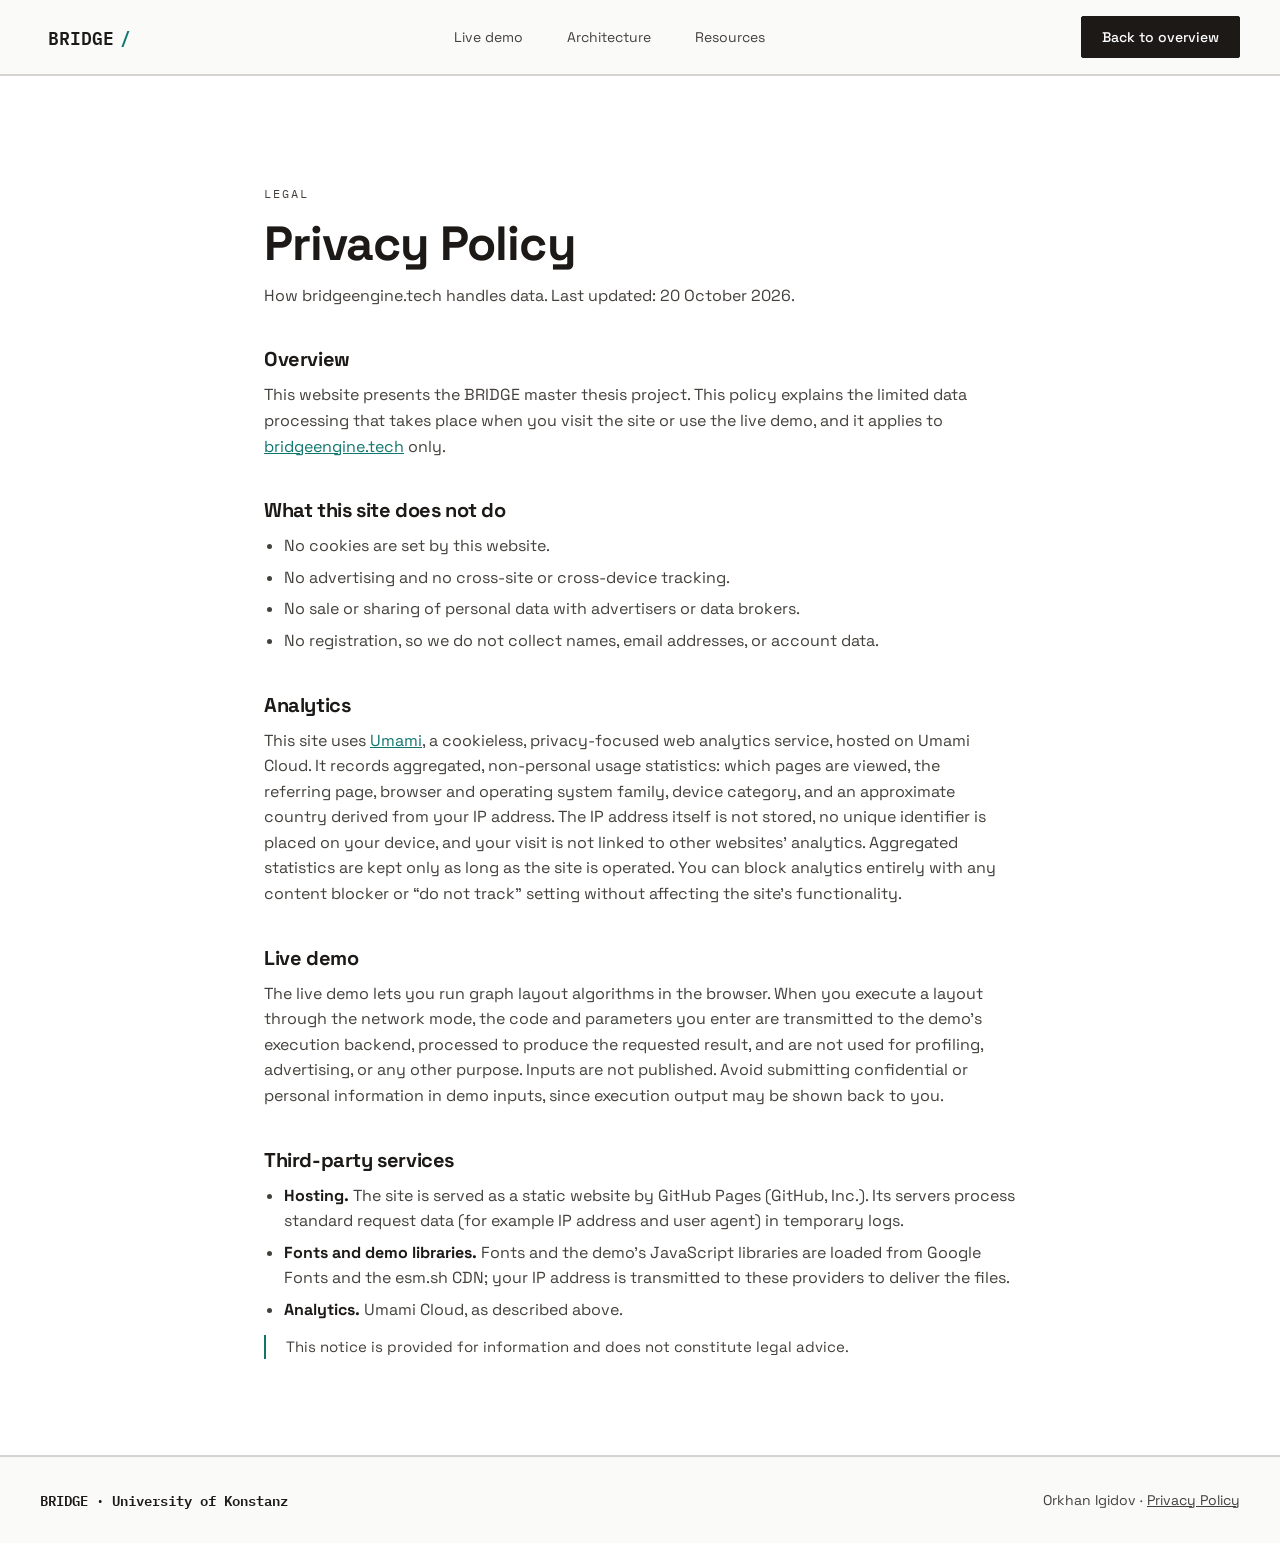
==== privacy.html @ 9d35addb "feat: add Privacy Policy page" ====
<!DOCTYPE html>
<html lang="en">

<head>
    <meta charset="UTF-8">
    <meta name="viewport" content="width=device-width, initial-scale=1.0">
    <meta name="theme-color" content="#0f766e">
    <title>Privacy Policy — BRIDGE</title>
    <meta name="description"
        content="Privacy policy for bridgeengine.tech: cookieless analytics, live demo data handling, and the third-party services used by the site.">
    <link rel="icon" href="favicon.svg" type="image/svg+xml">
    <link rel="preconnect" href="https://fonts.googleapis.com">
    <link rel="preconnect" href="https://fonts.gstatic.com" crossorigin>
    <link rel="preload" as="style"
        href="https://fonts.googleapis.com/css2?family=Space+Grotesk:wght@400;500;600;700&family=IBM+Plex+Mono:wght@400;500&display=swap">
    <link
        href="https://fonts.googleapis.com/css2?family=Space+Grotesk:wght@400;500;600;700&family=IBM+Plex+Mono:wght@400;500&display=swap"
        rel="stylesheet">
    <link rel="stylesheet" href="assets/css/site.css">
</head>

<body>

    <header class="site-header">
        <div class="container header-inner">
            <a class="brand" href="/">BRIDGE<span class="brand-mark">/</span></a>
            <nav class="nav" aria-label="Main">
                <a class="nav-link" href="/#demo">Live demo</a>
                <a class="nav-link" href="/#architecture">Architecture</a>
                <a class="nav-link" href="/#resources">Resources</a>
            </nav>
            <a class="btn btn--dark" href="/">Back to overview</a>
        </div>
    </header>

    <main>
        <section class="band band--light">
            <div class="container policy">
                <div class="section-head">
                    <p class="eyebrow">Legal</p>
                    <h1>Privacy Policy</h1>
                    <p class="lead">
                        How bridgeengine.tech handles data. Last updated: 20 October 2026.
                    </p>
                </div>

                <h2>Overview</h2>
                <p>
                    This website presents the BRIDGE master thesis project. This policy explains the limited data
                    processing that takes place when you visit the site or use the live demo, and it applies to
                    <a href="https://bridgeengine.tech/">bridgeengine.tech</a> only.
                </p>

                <h2>What this site does not do</h2>
                <ul>
                    <li>No cookies are set by this website.</li>
                    <li>No advertising and no cross-site or cross-device tracking.</li>
                    <li>No sale or sharing of personal data with advertisers or data brokers.</li>
                    <li>No registration, so we do not collect names, email addresses, or account data.</li>
                </ul>

                <h2>Analytics</h2>
                <p>
                    This site uses <a href="https://umami.is/" rel="noopener noreferrer">Umami</a>, a cookieless,
                    privacy-focused web analytics service, hosted on Umami Cloud. It records aggregated, non-personal
                    usage statistics: which pages are viewed, the referring page, browser and operating system family,
                    device category, and an approximate country derived from your IP address. The IP address itself is
                    not stored, no unique identifier is placed on your device, and your visit is not linked to other
                    websites' analytics. Aggregated statistics are kept only as long as the site is operated. You
                    can block analytics entirely with any content blocker or “do not track” setting without affecting
                    the site's functionality.
                </p>

                <h2>Live demo</h2>
                <p>
                    The live demo lets you run graph layout algorithms in the browser. When you execute a layout
                    through the network mode, the code and parameters you enter are transmitted to the demo's
                    execution backend, processed to produce the requested result, and are not used for profiling,
                    advertising, or any other purpose. Inputs are not published. Avoid submitting confidential or
                    personal information in demo inputs, since execution output may be shown back to you.
                </p>

                <h2>Third-party services</h2>
                <ul>
                    <li>
                        <strong>Hosting.</strong> The site is served as a static website by GitHub Pages
                        (GitHub, Inc.). Its servers process standard request data (for example IP address and user
                        agent) in temporary logs.
                    </li>
                    <li>
                        <strong>Fonts and demo libraries.</strong> Fonts and the demo's JavaScript libraries are
                        loaded from Google Fonts and the esm.sh CDN; your IP address is transmitted to these
                        providers to deliver the files.
                    </li>
                    <li>
                        <strong>Analytics.</strong> Umami Cloud, as described above.
                    </li>
                </ul>

                <p class="section-footnote">
                    This notice is provided for information and does not constitute legal advice.
                </p>
            </div>
        </section>
    </main>

    <footer class="site-footer">
        <div class="container footer-inner">
            <span class="footer-brand">BRIDGE · University of Konstanz</span>
            <span class="footer-note">Orkhan Igidov · <a href="/privacy.html">Privacy Policy</a></span>
        </div>
    </footer>

</body>

</html>
---- assets/css/site.css ----
/* ============ tokens ============ */
:root {
    --ink: #1c1917;
    --ink-soft: #44403c;
    --ink-mute: #57534e;
    --paper: #fafaf9;
    --panel: #ffffff;
    --band: #f5f5f4;
    --line: #d6d3d1;
    --line-strong: #a8a29e;
    --accent: #0f766e;
    --accent-deep: #134e4a;
    --accent-soft: #ccfbf1;
    --font-sans: "Space Grotesk", ui-sans-serif, system-ui, sans-serif;
    --font-mono: "IBM Plex Mono", ui-monospace, monospace;
    --radius: 2px;
    --container: 80rem;
    --gutter: clamp(1.25rem, 4vw, 2.5rem);
    --focus-ring: 2px solid var(--accent, #0f766e);
    --focus-offset: 2px;
    --transition-fast: 0.15s ease;
    --shadow-sm: 0 1px 2px rgba(0, 0, 0, 0.05);
    --shadow-md: 0 4px 6px rgba(0, 0, 0, 0.07);
}

/* ============ reduced motion ============ */
@media (prefers-reduced-motion: reduce) {

    *,
    *::before,
    *::after {
        animation-duration: 0.01ms !important;
        animation-iteration-count: 1 !important;
        transition-duration: 0.01ms !important;
        scroll-behavior: auto !important;
    }
}

/* ============ base ============ */
* {
    box-sizing: border-box;
}

[hidden] {
    display: none !important;
}

body {
    margin: 0;
    font-family: var(--font-sans, "Space Grotesk", ui-sans-serif, system-ui, sans-serif);
    color: var(--ink, #1c1917);
    background: var(--paper, #fafaf9);
    line-height: 1.6;
    -webkit-font-smoothing: antialiased;
    overflow-x: hidden;
}

h1,
h2,
h3 {
    margin: 0;
    line-height: 1.1;
    letter-spacing: -0.02em;
    text-wrap: balance;
}

h3 {
    letter-spacing: 0;
}

p {
    margin: 0;
}

a {
    color: inherit;
}

code {
    font-family: var(--font-mono, "IBM Plex Mono", ui-monospace, monospace);
    font-size: 0.8125rem;
    background: var(--band, #f5f5f4);
    border: 1px solid var(--line, #d6d3d1);
    border-radius: var(--radius, 2px);
    padding: 0.05rem 0.3rem;
}

.container {
    max-width: var(--container);
    margin-inline: auto;
    padding-inline: var(--gutter);
}

.band {
    padding-block: clamp(3.5rem, 8vw, 6rem);
}

.band--light {
    background: var(--panel, #ffffff);
    border-block: 1px solid var(--line, #d6d3d1);
}

.band--muted {
    background: var(--band, #f5f5f4);
    border-block: 1px solid var(--line, #d6d3d1);
}

.label,
.eyebrow {
    display: block;
    font-family: var(--font-mono, "IBM Plex Mono", ui-monospace, monospace);
    font-size: 0.75rem;
    letter-spacing: 0.16em;
    text-transform: uppercase;
}

.label {
    color: var(--ink-mute, #57534e);
}

.eyebrow {
    color: var(--accent-deep, #134e4a);
    margin-bottom: 0.9rem;
}

.accent {
    color: var(--accent-deep, #134e4a);
}

.lead {
    margin-top: 0.9rem;
    max-width: 42rem;
    color: var(--ink-soft, #44403c);
}

.section-head {
    margin-bottom: 2.25rem;
}

.section-footnote {
    margin-top: 2rem;
    font-size: 0.9375rem;
    color: var(--ink-soft, #44403c);
    max-width: 52rem;
    border-left: 2px solid var(--accent, #0f766e);
    padding-left: 1.25rem;
    clear: both;
}

/* ============ header / footer ============ */
.site-header {
    border-bottom: 1px solid var(--line, #d6d3d1);
    background: var(--paper, #fafaf9);
}

.header-inner {
    display: flex;
    align-items: center;
    justify-content: space-between;
    gap: 1.25rem;
    padding-block: 1rem;
}

.brand {
    font-family: var(--font-mono, "IBM Plex Mono", ui-monospace, monospace);
    font-weight: 600;
    font-size: 1.125rem;
    text-decoration: none;
    padding: 0.25rem 0.5rem;
    border-radius: var(--radius, 2px);
    transition: color var(--transition-fast, 0.15s ease), background-color var(--transition-fast, 0.15s ease);
}

.brand:hover {
    color: var(--accent-deep, #134e4a);
    background: var(--accent-soft, #ccfbf1);
}

.brand:focus-visible {
    outline: var(--focus-ring, 2px solid #0f766e);
    outline-offset: var(--focus-offset, 2px);
}

.brand-mark {
    color: var(--accent, #0f766e);
    margin-left: 0.35rem;
}

.nav {
    display: none;
    gap: 1.75rem;
    font-size: 0.875rem;
}

.nav-link {
    text-decoration: none;
    color: var(--ink-soft, #44403c);
    padding: 0.25rem 0.5rem;
    border-radius: var(--radius, 2px);
    transition: color var(--transition-fast, 0.15s ease), background-color var(--transition-fast, 0.15s ease);
}

.nav-link:hover {
    color: var(--accent-deep, #134e4a);
    background: var(--accent-soft, #ccfbf1);
}

.nav-link:focus-visible {
    outline: var(--focus-ring, 2px solid #0f766e);
    outline-offset: var(--focus-offset, 2px);
}

@media (min-width: 48rem) {
    .nav {
        display: flex;
    }
}

.site-footer {
    border-top: 1px solid var(--line, #d6d3d1);
    background: var(--paper, #fafaf9);
}

.footer-inner {
    display: flex;
    flex-direction: column;
    gap: 0.35rem;
    padding-block: 2rem;
    font-size: 0.875rem;
    color: var(--ink-soft, #44403c);
}

.footer-brand {
    font-family: var(--font-mono, "IBM Plex Mono", ui-monospace, monospace);
    font-weight: 600;
    color: var(--ink, #1c1917);
}

@media (min-width: 40rem) {
    .footer-inner {
        flex-direction: row;
        align-items: center;
        justify-content: space-between;
    }
}

/* ============ hero ============ */
.hero {
    padding-block: clamp(4rem, 9vw, 7rem) clamp(3rem, 7vw, 5rem);
}

.hero-title {
    font-size: clamp(2.75rem, 7vw, 4.75rem);
    font-weight: 600;
}

.hero-sub {
    margin-top: 1rem;
    font-size: clamp(1.125rem, 2vw, 1.375rem);
    font-weight: 500;
    color: var(--ink-soft, #44403c);
}

.hero-grid {
    margin-top: 2.5rem;
    display: grid;
    gap: 2.5rem;
}

@media (min-width: 48rem) {
    .hero-grid {
        grid-template-columns: 2fr 1fr;
        align-items: end;
    }
}

.hero-lede {
    font-size: 1.0625rem;
    line-height: 1.75;
    color: var(--ink-soft, #44403c);
    max-width: 40rem;
}

.badge-row {
    margin-top: 1.5rem;
    display: flex;
    flex-wrap: wrap;
    gap: 0.5rem;
}

.badge {
    display: inline-block;
    border: 1px solid var(--line-strong, #a8a29e);
    padding: 0.3rem 0.7rem;
    font-family: var(--font-mono, "IBM Plex Mono", ui-monospace, monospace);
    font-size: 0.75rem;
    letter-spacing: 0.1em;
    text-transform: uppercase;
    color: var(--ink-soft, #44403c);
    background: var(--panel, #ffffff);
    transition: background-color var(--transition-fast, 0.15s ease), border-color var(--transition-fast, 0.15s ease), color var(--transition-fast, 0.15s ease);
}

.badge:hover {
    background: var(--band, #f5f5f4);
    border-color: var(--accent, #0f766e);
    color: var(--accent-deep, #134e4a);
}

.hero-aside {
    border-left: 2px solid var(--accent, #0f766e);
    padding-left: 1.25rem;
}

.hero-aside-title {
    margin-top: 0.75rem;
    font-size: 1.25rem;
    font-weight: 500;
}

.hero-aside-note {
    margin-top: 0.5rem;
    font-size: 0.875rem;
    color: var(--ink-mute, #57534e);
}

.authors {
    margin-top: 3rem;
    padding-top: 1.25rem;
    border-top: 1px solid var(--line, #d6d3d1);
    font-family: var(--font-mono, "IBM Plex Mono", ui-monospace, monospace);
    font-size: 0.8125rem;
    color: var(--ink-mute, #57534e);
}

/* ============ buttons ============ */
.btn {
    display: inline-block;
    border: 1px solid var(--ink, #1c1917);
    border-radius: var(--radius, 2px);
    padding: 0.7rem 1.25rem;
    font: 500 0.875rem var(--font-sans, "Space Grotesk", ui-sans-serif, system-ui, sans-serif);
    cursor: pointer;
    text-decoration: none;
    text-align: center;
    transition: background-color var(--transition-fast, 0.15s ease), color var(--transition-fast, 0.15s ease), border-color var(--transition-fast, 0.15s ease), box-shadow var(--transition-fast, 0.15s ease);
}

.btn--dark {
    background: var(--ink, #1c1917);
    color: var(--panel, #ffffff);
}

.btn--dark:hover {
    background: var(--ink-soft, #44403c);
    box-shadow: var(--shadow-sm, 0 1px 2px rgba(0, 0, 0, 0.05));
}

.btn--dark:active {
    background: var(--ink-mute, #57534e);
}

.btn--primary {
    background: var(--accent, #0f766e);
    border-color: var(--accent, #0f766e);
    color: var(--panel, #ffffff);
}

.btn--primary:hover {
    background: var(--accent-deep, #134e4a);
    border-color: var(--accent-deep, #134e4a);
    box-shadow: var(--shadow-sm, 0 1px 2px rgba(0, 0, 0, 0.05));
}

.btn--primary:active {
    background: var(--accent, #0f766e);
    transform: scale(0.98);
}

.btn:disabled {
    opacity: 0.5;
    cursor: not-allowed;
}

/* Focus visible - unified token-based */
:where(.btn, .tab, .stepper-button, .copy-btn, .nav-link, .brand, .expand-btn):focus-visible {
    outline: var(--focus-ring, 2px solid #0f766e);
    outline-offset: var(--focus-offset, 2px);
}

/* Form elements - higher specificity to override browser defaults */
input:focus-visible,
select:focus-visible,
textarea:focus-visible,
summary:focus-visible {
    outline: var(--focus-ring, 2px solid #0f766e);
    outline-offset: var(--focus-offset, 2px);
}

/* ============ demo section ============ */
.demo-head {
    display: grid;
    gap: 2rem;
    margin-bottom: 2.5rem;
    align-items: center;
}

.demo-title {
    margin-bottom: 0.5rem;
    font-weight: 600;
}

@media (min-width: 48rem) {
    .demo-head {
        grid-template-columns: 7fr 5fr;
        align-items: end;
    }
}

.api-key-row {
    display: flex;
    margin-top: 0.5rem;
}

.api-key-field input {
    flex: 1;
    min-width: 0;
    border: 1px solid var(--line-strong, #a8a29e);
    border-radius: var(--radius, 2px) 0 0 var(--radius, 2px);
    background: var(--panel, #ffffff);
    padding: 0.7rem 0.75rem;
    font: 0.875rem var(--font-mono, "IBM Plex Mono", ui-monospace, monospace);
    color: var(--ink, #1c1917);
    transition: border-color var(--transition-fast, 0.15s ease), box-shadow var(--transition-fast, 0.15s ease);
}

.api-key-field input:hover {
    border-color: var(--accent, #0f766e);
}

.api-key-field input:focus-visible {
    outline: var(--focus-ring, 2px solid #0f766e);
    outline-offset: var(--focus-offset, 2px);
    border-color: var(--accent, #0f766e);
    box-shadow: 0 0 0 3px var(--accent-soft, #ccfbf1);
}

.api-key-field .btn {
    border-left: 0;
    border-radius: 0 var(--radius, 2px) var(--radius, 2px) 0;
}

.tabs {
    display: inline-flex;
    border: 1px solid var(--line-strong, #a8a29e);
    border-radius: var(--radius, 2px);
    overflow: hidden;
}

/* Ensure focus outlines are not clipped by overflow:hidden containers */
.tabs:focus-within,
.pane-body:focus-within,
.codeblock:focus-within,
.figure:focus-within,
.editor:focus-within {
    overflow: visible;
}

.tab {
    border: 0;
    background: var(--panel, #ffffff);
    color: var(--ink-soft, #44403c);
    padding: 0.7rem 1.1rem;
    font: 500 0.875rem var(--font-sans, "Space Grotesk", ui-sans-serif, system-ui, sans-serif);
    cursor: pointer;
    transition: background-color var(--transition-fast, 0.15s ease), color var(--transition-fast, 0.15s ease);
}

.tab+.tab {
    border-left: 1px solid var(--line-strong, #a8a29e);
}

.tab:hover {
    background: var(--band, #f5f5f4);
    color: var(--ink, #1c1917);
}

.tab.is-active {
    background: var(--ink, #1c1917);
    color: var(--panel, #ffffff);
}

.mode-panel {
    margin-top: 1.5rem;
    padding-block: 1.5rem;
    border-block: 1px solid var(--line, #d6d3d1);
}

.mode-panel .label {
    margin-bottom: 0.5rem;
}

.mode-panel select {
    display: block;
    width: 100%;
    border: 1px solid var(--line-strong, #a8a29e);
    border-radius: var(--radius, 2px);
    background: var(--panel, #ffffff);
    padding: 0.7rem 0.75rem;
    font: 0.875rem var(--font-sans, "Space Grotesk", ui-sans-serif, system-ui, sans-serif);
    color: var(--ink, #1c1917);
    transition: border-color var(--transition-fast, 0.15s ease), box-shadow var(--transition-fast, 0.15s ease);
    appearance: none;
    background-image: url("data:image/svg+xml,%3Csvg xmlns='http://www.w3.org/2000/svg' width='12' height='12' viewBox='0 0 24 24' fill='none' stroke='%2357534e' stroke-width='2'%3E%3Cpath d='M6 9l6 6 6-6'/%3E%3C/svg%3E");
    background-repeat: no-repeat;
    background-position: right 0.75rem center;
    padding-right: 2.5rem;
}

.mode-panel select:hover {
    border-color: var(--accent, #0f766e);
}

.mode-panel select:focus-visible {
    outline: var(--focus-ring, 2px solid #0f766e);
    outline-offset: var(--focus-offset, 2px);
    border-color: var(--accent, #0f766e);
    box-shadow: 0 0 0 3px var(--accent-soft, #ccfbf1);
}

.mode-note {
    margin-top: 0.6rem;
    font-size: 0.875rem;
    color: var(--ink-mute, #57534e);
    max-width: 42rem;
}

.mode-panel .btn {
    margin-top: 1.25rem;
}

@media (min-width: 48rem) {
    #run-custom {
        width: auto;
        min-width: 16rem;
    }
}

.params-row {
    margin-top: 1.5rem;
    display: grid;
    gap: 1.5rem;
}

@media (min-width: 40rem) {
    .params-row {
        grid-template-columns: 1fr auto;
        align-items: end;
    }
}

.control-row {
    display: grid;
    grid-template-columns: repeat(auto-fit, minmax(200px, 1fr));
    gap: 1.5rem;
    margin-bottom: 1.5rem;
}

.control {
    display: flex;
    flex-direction: column;
}

.mode-panel .label {
    margin-bottom: 0.4rem;
    font-weight: 500;
    font-size: 0.8rem;
    text-transform: uppercase;
    letter-spacing: 0.025em;
    color: var(--ink-soft, #44403c);
}

.param-select-group {
    display: flex;
    align-items: center;
    gap: 0.75rem;
}

.param-file-status {
    font-size: 0.875rem;
    color: var(--ink-soft, #44403c);
    padding: 0.7rem 0.75rem;
    border: 1px solid var(--line-strong, #a8a29e);
    border-radius: var(--radius, 2px);
    background: var(--panel, #ffffff);
    flex: 1;
    white-space: nowrap;
    overflow: hidden;
    text-overflow: ellipsis;
}

.param-upload-btn {
    display: inline-block;
    padding: 0.7rem 1rem;
    font-size: 0.875rem;
    font-weight: 500;
    color: var(--panel, #ffffff);
    background: var(--ink, #1c1917);
    border-radius: var(--radius, 2px);
    cursor: pointer;
    transition: opacity var(--transition-fast, 0.15s ease);
}

.param-upload-btn:hover {
    opacity: 0.8;
}

.param-download {
    display: inline-flex;
    align-items: center;
    padding: 0.7rem 1rem;
    font-size: 0.875rem;
    font-weight: 500;
    color: var(--ink, #1c1917);
    background: var(--band, #f5f5f4);
    border: 1px solid var(--line-strong, #a8a29e);
    border-radius: var(--radius, 2px);
    text-decoration: none;
    transition: background-color var(--transition-fast, 0.15s ease), color var(--transition-fast, 0.15s ease);
}

.param-download:hover {
    background: var(--line, #d6d3d1);
    color: var(--ink, #1c1917);
}

.control-value,
.stepper-value {
    font-family: var(--font-mono, "IBM Plex Mono", ui-monospace, monospace);
    font-size: 0.875rem;
    color: var(--ink, #1c1917);
    font-variant-numeric: tabular-nums;
    min-width: 2.5rem;
    text-align: right;
}

.stepper {
    display: inline-flex;
    align-items: center;
    border: 1px solid var(--line-strong, #a8a29e);
    border-radius: var(--radius, 2px);
    background: var(--panel, #ffffff);
}

.stepper-button {
    border: 0;
    background: transparent;
    width: 2rem;
    height: 2rem;
    font: 500 1rem var(--font-sans, "Space Grotesk", ui-sans-serif, system-ui, sans-serif);
    color: var(--ink-soft, #44403c);
    cursor: pointer;
    transition: background-color var(--transition-fast, 0.15s ease), color var(--transition-fast, 0.15s ease);
}

.stepper-button:hover {
    background: var(--band, #f5f5f4);
    color: var(--ink, #1c1917);
}

.stepper-button:active {
    background: var(--line, #d6d3d1);
    transform: scale(0.95);
}

.stepper-value {
    padding: 0 0.4rem;
}

.editor-grid {
    display: grid;
    gap: 1.25rem;
}

@media (min-width: 64rem) {
    .editor-grid {
        grid-template-columns: 1fr 1fr;
    }
}

.editor-head {
    display: flex;
    align-items: center;
    justify-content: space-between;
    gap: 1rem;
    margin-bottom: 0.5rem;
}

.editor textarea {
    width: 100%;
    height: 14rem;
    resize: vertical;
    border: 1px solid var(--line-strong, #a8a29e);
    border-radius: var(--radius, 2px);
    background: var(--band, #f5f5f4);
    padding: 1rem;
    font: 0.8125rem/1.5 var(--font-mono, "IBM Plex Mono", ui-monospace, monospace);
    color: var(--ink-soft, #44403c);
    transition: border-color var(--transition-fast, 0.15s ease), box-shadow var(--transition-fast, 0.15s ease);
}

.editor textarea:hover {
    border-color: var(--accent, #0f766e);
}

.editor textarea:focus-visible {
    outline: var(--focus-ring, 2px solid #0f766e);
    outline-offset: var(--focus-offset, 2px);
    border-color: var(--accent, #0f766e);
    box-shadow: 0 0 0 3px var(--accent-soft, #ccfbf1);
    background: var(--panel, #ffffff);
}

.custom-foot {
    margin-top: 1.25rem;
    display: flex;
    flex-direction: column;
    gap: 1rem;
}

@media (min-width: 64rem) {
    .custom-foot {
        flex-direction: row;
        align-items: center;
        justify-content: space-between;
    }
}

.status {
    margin-top: 1.25rem;
    display: flex;
    flex-wrap: wrap;
    align-items: baseline;
    gap: 0.4rem 0.75rem;
    border-left: 2px solid var(--accent, #0f766e);
    background: var(--band, #f5f5f4);
    padding: 0.75rem 1rem;
    font-size: 0.875rem;
    border-radius: 0 var(--radius, 2px) var(--radius, 2px) 0;
    transition: background-color var(--transition-fast, 0.15s ease), border-color var(--transition-fast, 0.15s ease);
}

.status-job {
    margin-left: auto;
    font-family: var(--font-mono, "IBM Plex Mono", ui-monospace, monospace);
    font-size: 0.75rem;
    letter-spacing: 0.14em;
    text-transform: uppercase;
    color: var(--accent-deep, #134e4a);
    background: var(--accent-soft, #ccfbf1);
    padding: 0.15rem 0.5rem;
    border-radius: var(--radius, 2px);
    font-weight: 500;
}

/* ============ panes ============ */
.panes {
    margin-top: 2.25rem;
    display: grid;
    gap: 1.75rem;
    align-items: start;
}

@media (min-width: 64rem) {
    .panes {
        grid-template-columns: repeat(2, minmax(0, 1fr));
    }
}

.pane {
    min-width: 0;
}

.pane-head {
    display: flex;
    align-items: center;
    justify-content: space-between;
    gap: 1rem;
    height: 3rem;
    padding-bottom: 0.75rem;
    border-bottom: 1px solid var(--line, #d6d3d1);
    margin-bottom: 0.75rem;
}

.pane-head h3 {
    min-width: 0;
    font-size: 1.0625rem;
    font-weight: 500;
}

.pane-body {
    display: flex;
    flex-direction: column;
    background: var(--panel, #ffffff);
    border: 1px solid var(--line, #d6d3d1);
    border-radius: var(--radius, 2px);
    height: 37rem;
    padding: 0.75rem;
    overflow: hidden;
}

#svg-output {
    position: relative;
    display: flex;
    flex: 1 1 0;
    align-items: center;
    justify-content: center;
    width: 100%;
    min-width: 0;
    min-height: 0;
    overflow: hidden;
}

#svg-output svg {
    display: block;
    flex: 1 1 0;
    width: 100%;
    height: 100%;
    min-width: 0;
    min-height: 0;
    max-width: 100%;
    max-height: 100%;
    object-fit: contain;
}

@media (max-width: 63.999rem) {
    .pane-body {
        height: 32rem;
    }
}

.pane-body svg {
    display: block;
    width: 100%;
    height: auto;
    max-width: 100%;
}

.graph-empty {
    min-height: 15rem;
    display: flex;
    align-items: center;
    justify-content: center;
    text-align: center;
    padding-inline: 1.5rem;
    border: 1px dashed var(--line-strong, #a8a29e);
    font-size: 0.875rem;
    color: var(--ink-mute, #57534e);
}

/* dark pane */
/* ============ panels: checks + stages ============ */
.panel-grid {
    margin-top: 2.25rem;
    display: grid;
    gap: 1.75rem;
}

@media (min-width: 64rem) {
    .panel-grid {
        grid-template-columns: 1fr 1fr;
    }
}

.panel-head {
    display: flex;
    align-items: baseline;
    justify-content: space-between;
    gap: 1rem;
    padding-bottom: 0.75rem;
    border-bottom: 1px solid var(--line, #d6d3d1);
}

.panel-title {
    font-weight: 500;
    font-size: 1.0625rem;
}

.stages-summary {
    font-family: var(--font-mono, "IBM Plex Mono", ui-monospace, monospace);
    font-size: 0.75rem;
    letter-spacing: 0.12em;
    text-transform: uppercase;
    color: var(--accent-deep, #134e4a);
    font-variant-numeric: tabular-nums;
}

.check-row {
    display: flex;
    gap: 0.75rem;
    align-items: baseline;
    padding-block: 0.7rem;
    border-bottom: 1px solid var(--line, #d6d3d1);
    font-size: 0.875rem;
    color: var(--ink-soft, #44403c);
}

.check-row:last-of-type {
    border-bottom: 0;
}

.check-marker {
    flex: 0 0 8px;
    width: 8px;
    height: 8px;
    background: var(--accent, #0f766e);
    align-self: center;
}

.stage-row .check-marker {
    background: var(--line-strong, #a8a29e);
}

.stage-row.is-done .check-marker {
    background: var(--accent, #0f766e);
}

.stage-row.is-active .check-marker {
    background: var(--accent-deep, #134e4a);
}

.stage-row.is-failed .check-marker {
    background: var(--ink, #1c1917);
}

.stage-row.is-pending {
    color: var(--ink-mute, #57534e);
}

.panel-note {
    margin-top: 0.75rem;
    font-size: 0.8125rem;
    color: var(--ink-mute, #57534e);
}

/* ============ codeblocks + tabs ============ */
.codeblock {
    margin-top: 1.75rem;
    border: 1px solid var(--line, #d6d3d1);
    border-radius: var(--radius, 2px);
    overflow: hidden;
}

.codeblock-head {
    display: flex;
    align-items: center;
    justify-content: space-between;
    gap: 1rem;
    padding: 0.5rem 0.75rem;
    border-bottom: 1px solid var(--line, #d6d3d1);
    background: var(--band, #f5f5f4);
}

.codeblock-title {
    font-family: var(--font-mono, "IBM Plex Mono", ui-monospace, monospace);
    font-size: 0.75rem;
    letter-spacing: 0.08em;
    color: var(--ink-soft, #44403c);
}

.tabs--accent {
    border-color: var(--line-strong, #a8a29e);
}

.tabs--accent .tab {
    padding: 0.35rem 0.7rem;
    font-size: 0.75rem;
}

.codeblock pre {
    margin: 0;
    background: var(--ink, #1c1917);
    color: #e7e5e4;
    padding: 1rem;
    overflow-x: auto;
    max-width: 100%;
    border-radius: 0 0 var(--radius, 2px) var(--radius, 2px);
}

.codeblock pre code {
    background: transparent;
    border: 0;
    color: inherit;
    font-size: 0.8125rem;
    line-height: 1.6;
    white-space: pre-wrap;
    word-break: break-word;
    display: block;
}

.codeblock--flat pre {
    background: var(--panel, #ffffff);
    color: var(--ink-soft, #44403c);
    border-radius: 0 0 var(--radius, 2px) var(--radius, 2px);
}

.copy-btn {
    display: inline-flex;
    align-items: center;
    gap: 0.4rem;
    border: 1px solid var(--line-strong, #a8a29e);
    border-radius: var(--radius, 2px);
    background: var(--panel, #ffffff);
    color: var(--ink-soft, #44403c);
    padding: 0.3rem 0.6rem;
    font: 500 0.75rem var(--font-sans, "Space Grotesk", ui-sans-serif, system-ui, sans-serif);
    cursor: pointer;
    transition: background-color var(--transition-fast, 0.15s ease), border-color var(--transition-fast, 0.15s ease), color var(--transition-fast, 0.15s ease);
}

.copy-btn:hover {
    background: var(--band, #f5f5f4);
    border-color: var(--accent, #0f766e);
    color: var(--accent-deep, #134e4a);
}

.copy-btn:active {
    background: var(--line, #d6d3d1);
    transform: scale(0.98);
}

.copy-btn [data-copy-label] {
    transition: opacity var(--transition-fast, 0.15s ease);
}

/* ============ contract + about ============ */
.contract {
    margin-top: 1.75rem;
    padding-top: 1rem;
    border-top: 1px solid var(--line, #d6d3d1);
    font-size: 0.875rem;
    color: var(--ink-soft, #44403c);
}

.contract summary {
    cursor: pointer;
    font-weight: 500;
}

.contract-grid {
    margin-top: 1rem;
    display: grid;
    gap: 1.5rem;
}

@media (min-width: 48rem) {
    .contract-grid {
        grid-template-columns: 1fr 1fr;
    }
}

.contract-grid p {
    margin-top: 0.5rem;
    line-height: 1.65;
}

.contract-grid .label {
    margin-bottom: 0;
}

.about {
    margin-top: 1rem;
    font-size: 0.875rem;
    color: var(--ink-soft, #44403c);
}

.about summary {
    cursor: pointer;
    font-weight: 500;
}

.about p {
    margin-top: 0.75rem;
    line-height: 1.7;
    max-width: 52rem;
}

/* ============ architecture figures ============ */
.figure {
    margin: 0 0 2.5rem;
    overflow-x: hidden;
    max-width: 100%;
    clear: both;
}

#architecture .figure {
    margin-bottom: 3rem;
}

#architecture .section-footnote {
    margin-top: 3rem;
}

.figure svg {
    width: 100%;
    height: auto;
    display: block;
}

.figure figcaption {
    margin-top: 1.5rem;
}

/* ============ reproduce ============ */
.steps {
    display: flex;
    flex-direction: column;
    gap: 2.5rem;
}

.step {
    display: grid;
    gap: 1rem;
}

@media (min-width: 48rem) {
    .step {
        grid-template-columns: 6rem 1fr;
        align-items: start;
    }
}

.step-num {
    display: inline-block;
    font-family: var(--font-mono, "IBM Plex Mono", ui-monospace, monospace);
    font-size: 0.75rem;
    letter-spacing: 0.14em;
    text-transform: uppercase;
    color: var(--accent-deep, #134e4a);
    border: 1px solid var(--accent, #0f766e);
    padding: 0.3rem 0.6rem;
    justify-self: start;
}

.step h3 {
    font-size: 1.0625rem;
    font-weight: 500;
}

.step>div>p {
    margin-top: 0.4rem;
    font-size: 0.9375rem;
    color: var(--ink-soft, #44403c);
    max-width: 44rem;
}

.step .codeblock {
    margin-top: 1.5rem;
    max-width: 100%;
    clear: both;
}

#reproduce .step .codeblock--flat pre {
    overflow-x: auto;
    max-width: 100%;
}

.repro-rows {
    margin-top: 3rem;
    border-block: 1px solid var(--line, #d6d3d1);
}

.repro-row {
    display: grid;
    gap: 0.25rem;
    padding: 1rem;
    border-bottom: 1px solid var(--line, #d6d3d1);
    font-size: 0.875rem;
    color: var(--ink-soft, #44403c);
}

.repro-row:last-child {
    border-bottom: 0;
}

@media (min-width: 40rem) {
    .repro-row {
        grid-template-columns: 11rem 1fr;
        gap: 1.5rem;
    }
}

/* ============ resources ============ */
.resources-grid {
    display: grid;
    gap: 2.5rem;
    max-width: 100%;
}

@media (min-width: 64rem) {
    .resources-grid {
        grid-template-columns: 1fr 1fr;
        align-items: start;
    }
}

.links {
    border-top: 1px solid var(--line, #d6d3d1);
    overflow-x: auto;
    max-width: 100%;
}

.link-row {
    display: grid;
    gap: 0.25rem;
    padding-block: 1rem;
    border-bottom: 1px solid var(--line, #d6d3d1);
    font-size: 0.875rem;
    color: var(--ink-soft, #44403c);
    min-width: 0;
}

@media (min-width: 40rem) {
    .link-row {
        grid-template-columns: 1fr auto;
        gap: 1.5rem;
        align-items: baseline;
    }
}

.link-row a {
    font-weight: 500;
    color: var(--accent-deep, #134e4a);
    text-decoration-thickness: 1px;
    text-underline-offset: 3px;
    word-break: break-word;
}

.link-row a:hover {
    color: var(--accent, #0f766e);
}

.link-note {
    font-size: 0.8125rem;
    color: var(--ink-mute, #57534e);
}

.link-pending {
    font-family: var(--font-mono, "IBM Plex Mono", ui-monospace, monospace);
    font-size: 0.75rem;
    letter-spacing: 0.12em;
    text-transform: uppercase;
    color: var(--ink-mute, #57534e);
    border: 1px solid var(--line-strong, #a8a29e);
    padding: 0.2rem 0.5rem;
}

/* High contrast mode support */
@media (prefers-contrast: high) {
    :root {
        --line: #000;
        --line-strong: #000;
        --ink-soft: #000;
        --ink-mute: #333;
    }
}

/* ============ animations ============ */

/* --- Keyframes --- */
@keyframes fade-in-up {
    from {
        opacity: 0;
        transform: translateY(1.25rem);
    }

    to {
        opacity: 1;
        transform: translateY(0);
    }
}

@keyframes fade-in {
    from {
        opacity: 0;
    }

    to {
        opacity: 1;
    }
}

@keyframes node-pop {
    0% {
        opacity: 0;
        transform: scale(0);
    }

    70% {
        transform: scale(1.25);
    }

    100% {
        opacity: 1;
        transform: scale(1);
    }
}

@keyframes edge-draw {
    from {
        stroke-dashoffset: 1;
    }

    to {
        stroke-dashoffset: 0;
    }
}

@keyframes flow-dash {
    to {
        stroke-dashoffset: -16;
    }
}

@keyframes marker-pulse {

    0%,
    100% {
        box-shadow: 0 0 0 0 rgba(15, 118, 110, 0.45);
    }

    50% {
        box-shadow: 0 0 0 6px rgba(15, 118, 110, 0);
    }
}

/* --- Hero entrance (on load) --- */
.hero .eyebrow,
.hero .hero-title,
.hero .hero-sub,
.hero .hero-grid,
.hero .authors {
    animation: fade-in-up 0.6s ease both;
}

.hero .eyebrow {
    animation-delay: 0.05s;
}

.hero .hero-title {
    animation-delay: 0.15s;
}

.hero .hero-sub {
    animation-delay: 0.3s;
}

.hero .hero-grid {
    animation-delay: 0.45s;
}

.hero .authors {
    animation-delay: 0.6s;
}

.hero .badge {
    animation: fade-in 0.4s ease both;
}

.hero .badge:nth-child(1) {
    animation-delay: 0.55s;
}

.hero .badge:nth-child(2) {
    animation-delay: 0.65s;
}

.hero .badge:nth-child(3) {
    animation-delay: 0.75s;
}

.hero .badge:nth-child(4) {
    animation-delay: 0.85s;
}

/* --- Scroll reveal (JS adds .is-visible when section enters viewport) --- */
.reveal {
    opacity: 0;
    transform: translateY(1.5rem);
    transition: opacity 0.6s ease, transform 0.6s ease;
}

.reveal.is-visible {
    opacity: 1;
    transform: translateY(0);
}

/* Stagger children inside revealed sections */
.reveal .step,
.reveal .repro-row,
.reveal .link-row {
    opacity: 0;
    transform: translateY(0.75rem);
    transition: opacity 0.5s ease, transform 0.5s ease;
}

.reveal.is-visible .step,
.reveal.is-visible .repro-row,
.reveal.is-visible .link-row {
    opacity: 1;
    transform: translateY(0);
}

.reveal.is-visible .step:nth-child(1) {
    transition-delay: 0.05s;
}

.reveal.is-visible .step:nth-child(2) {
    transition-delay: 0.15s;
}

.reveal.is-visible .step:nth-child(3) {
    transition-delay: 0.25s;
}

.reveal.is-visible .step:nth-child(4) {
    transition-delay: 0.35s;
}

.reveal.is-visible .repro-row:nth-child(1) {
    transition-delay: 0.05s;
}

.reveal.is-visible .repro-row:nth-child(2) {
    transition-delay: 0.12s;
}

.reveal.is-visible .repro-row:nth-child(3) {
    transition-delay: 0.19s;
}

.reveal.is-visible .repro-row:nth-child(4) {
    transition-delay: 0.26s;
}

.reveal.is-visible .link-row:nth-child(1) {
    transition-delay: 0.05s;
}

.reveal.is-visible .link-row:nth-child(2) {
    transition-delay: 0.12s;
}

.reveal.is-visible .link-row:nth-child(3) {
    transition-delay: 0.19s;
}

.reveal.is-visible .link-row:nth-child(4) {
    transition-delay: 0.26s;
}

.reveal.is-visible .link-row:nth-child(5) {
    transition-delay: 0.33s;
}

/* --- SVG pipeline data-flow animation (Figures 1 & 2) --- */
/* Flowing dashes on connector lines/arrows visualize the data path:
   Lua script -> REST -> render */
.figure svg line,
.figure svg path {
    stroke-dasharray: 6 4;
    animation: flow-dash 1.2s linear infinite;
}

/* The dashed codegen-to-OGDF connector keeps its own dash pattern */
.figure svg path[stroke-dasharray="4,2"] {
    stroke-dasharray: 4 2;
    animation: flow-dash 1.6s linear infinite;
}

/* --- Run stages animation --- */
/* Active stage marker pulses while the job progresses */
.stage-row.is-active .check-marker {
    animation: marker-pulse 1.4s ease-in-out infinite;
}

.stage-row {
    transition: opacity 0.3s ease, color 0.3s ease;
}

.stage-row.is-done {
    animation: fade-in 0.4s ease;
}

/* --- Reduced motion: disable all animations --- */
@media (prefers-reduced-motion: reduce) {

    .hero .eyebrow,
    .hero .hero-title,
    .hero .hero-sub,
    .hero .hero-grid,
    .hero .authors,
    .hero .badge,
    .stage-row.is-done {
        animation: none !important;
        opacity: 1 !important;
        transform: none !important;
        stroke-dashoffset: 0 !important;
    }

    .figure svg line,
    .figure svg path {
        animation: none !important;
    }

    .reveal {
        opacity: 1;
        transform: none;
        transition: none;
    }

    .reveal .step,
    .reveal .repro-row,
    .reveal .link-row {
        opacity: 1;
        transform: none;
        transition: none;
    }

    .stage-row.is-active .check-marker {
        animation: none !important;
    }
}


/* ============ terminal beautification (Reproduce section) ============ */

/* Terminal window chrome: traffic-light dots */
.terminal-dots {
    display: inline-flex;
    gap: 0.4rem;
    align-items: center;
}

.terminal-dot {
    width: 0.65rem;
    height: 0.65rem;
    border-radius: 50%;
    display: inline-block;
}

.terminal-dot--red {
    background: #ff5f57;
}

.terminal-dot--yellow {
    background: #febc2e;
}

.terminal-dot--green {
    background: #28c840;
}

/* Terminal codeblock: dark window look */
.codeblock--flat {
    border: 1px solid #2d2a26;
    border-radius: 0.5rem;
    overflow: hidden;
    box-shadow: var(--shadow-md, 0 4px 6px rgba(0, 0, 0, 0.07));
}

.codeblock--flat .codeblock-head {
    background: #2d2a26;
    border-bottom: 1px solid #3f3c39;
    padding: 0.6rem 0.9rem;
}

.codeblock--flat .codeblock-title {
    color: #a8a29e;
    font-size: 0.75rem;
    letter-spacing: 0.1em;
    text-transform: uppercase;
}

.codeblock--flat .copy-btn {
    background: transparent;
    border-color: #57534e;
    color: #d6d3d1;
}

.codeblock--flat .copy-btn:hover {
    background: #3f3c39;
    border-color: #a8a29e;
    color: #fafaf9;
}

/* Terminal body: dark background with light text */
.codeblock--flat pre {
    background: #1c1917;
    color: #e7e5e4;
    padding: 1.1rem 1.25rem;
    font-size: 0.8125rem;
    line-height: 1.75;
    border-radius: 0;
}

.codeblock--flat pre code {
    color: inherit;
}

/* Prompt symbol: green like a real shell prompt */
.t-prompt {
    color: #2dd4bf;
    font-weight: 600;
    user-select: none;
}

/* Comments: muted green-gray, terminal style */
.t-comment {
    color: #7d8590;
    font-style: italic;
}

/* --- Reduced motion: no changes needed (terminal is static) --- */

/* Print styles */
@media print {

    .site-header,
    .demo-head,
    .mode-panel,
    .status,
    .copy-btn,
    .btn,
    .nav,
    .badge-row {
        display: none !important;
    }

    .pane-body {
        min-height: auto;
        border: 1px solid #000;
    }

    .band {
        padding-block: 1rem;
    }

    body {
        font-size: 12pt;
        line-height: 1.5;
    }
}

.side-tag {
    font-family: var(--font-mono);
    font-size: 0.7rem;
    letter-spacing: 0.12em;
    text-transform: uppercase;
    padding: 0.2rem 0.55rem;
    border: 1px solid var(--line-strong);
    color: var(--ink-soft);
    white-space: nowrap;
}

.side-tag--a {
    border-color: var(--ink);
    color: var(--ink);
}

.side-tag--b {
    border-color: var(--accent);
    color: var(--accent-deep);
    background: var(--accent-soft);
}

/* SVG viewer affordances: pan/zoom cursor states and the floating toolbar. */
.pane-body {
    position: relative;
}

.pane-body svg {
    touch-action: none;
    cursor: grab;
}

.pane-body svg.is-panning {
    cursor: grabbing;
}

.graph-toolbar {
    position: absolute;
    top: 0.5rem;
    right: 0.5rem;
    display: flex;
    gap: 0.3rem;
}

.graph-btn {
    border: 1px solid var(--line-strong);
    background: var(--panel);
    font: 500 0.7rem var(--font-mono);
    color: var(--ink-soft);
    padding: 0.2rem 0.5rem;
    cursor: pointer;
}

.graph-btn:hover {
    border-color: var(--accent);
    color: var(--accent-deep);
    background: var(--band);
}

/* ==== pane B: GraphML viewer ==== */
.pane-body--3d {
    display: flex;
    flex-direction: column;
    gap: 0.5rem;
}

.graph3d-meta {
    font-family: var(--font-mono, "IBM Plex Mono", ui-monospace, monospace);
    font-size: 0.75rem;
    color: var(--ink-mute, #57534e);
    font-variant-numeric: tabular-nums;
    margin: 0;
}

.graph3d-help {
    margin: 0;
    color: var(--ink-mute, #57534e);
    font-size: 0.75rem;
}

.graph3d-stage {
    position: relative;
    flex: 1;
    min-height: 0;
    border: 1px solid var(--line, #d6d3d1);
    border-radius: var(--radius, 2px);
    background:
        radial-gradient(ellipse at center, rgba(204, 251, 241, 0.3), transparent 70%),
        var(--panel, #ffffff);
    overflow: hidden;
}

.graph3d-stage:fullscreen {
    width: 100vw;
    height: 100vh;
    min-height: 100vh;
    border: 0;
    border-radius: 0;
    background: var(--panel, #ffffff);
}

.graph3d-stage canvas {
    display: block;
    position: absolute;
    inset: 0;
    touch-action: none;
}

.graph3d-toolbar {
    position: absolute;
    z-index: 2;
    top: 0.5rem;
    inset-inline: 0.5rem;
    display: flex;
    align-items: center;
    flex-wrap: wrap;
    gap: 0.3rem;
    pointer-events: none;
}

.graph3d-toolbar>* {
    pointer-events: auto;
}

.graph3d-toolbar button[aria-pressed="true"] {
    border-color: var(--accent, #0f766e);
    color: var(--accent-deep, #134e4a);
    background: var(--accent-soft, #ccfbf1);
}

.graph3d-toolbar .graph-btn {
    min-height: 2rem;
    padding-inline: 0.55rem;
    box-shadow: var(--shadow-sm);
}

.graph3d-search {
    flex: 1 1 9rem;
    min-width: 8rem;
    max-width: 15rem;
    min-height: 2rem;
    padding: 0.35rem 0.55rem;
    border: 1px solid var(--line-strong, #a8a29e);
    border-radius: var(--radius, 2px);
    background: var(--panel, #fff);
    color: var(--ink, #1c1917);
    font: 0.75rem var(--font-sans, "Space Grotesk", ui-sans-serif, system-ui, sans-serif);
    box-shadow: var(--shadow-sm);
}

.graph3d-search:focus-visible,
.graph3d-toolbar button:focus-visible {
    outline: var(--focus-ring, 2px solid #0f766e);
    outline-offset: var(--focus-offset, 2px);
}

.graph3d-node-info {
    position: absolute;
    z-index: 1;
    inset-inline-start: 0.65rem;
    inset-block-end: 0.55rem;
    max-width: calc(100% - 1.3rem);
    padding: 0.3rem 0.55rem;
    border: 1px solid rgba(214, 211, 209, 0.85);
    border-radius: var(--radius, 2px);
    background: rgba(255, 255, 255, 0.9);
    color: var(--ink-soft, #44403c);
    font: 0.7rem var(--font-mono, "IBM Plex Mono", ui-monospace, monospace);
    overflow-wrap: anywhere;
    pointer-events: none;
}

/* ==== panes: path switch (visible only when both paths returned data) ==== */
.view-switch {
    display: inline-flex;
    border: 1px solid var(--line-strong, #a8a29e);
    border-radius: var(--radius, 2px);
    overflow: hidden;
    margin-bottom: 0.75rem;
}

.view-switch button {
    appearance: none;
    border: 0;
    background: var(--panel, #fff);
    padding: 0.4rem 0.8rem;
    font-family: var(--font-mono, "IBM Plex Mono", ui-monospace, monospace);
    font-size: 0.6875rem;
    font-weight: 500;
    letter-spacing: 0.08em;
    text-transform: uppercase;
    color: var(--ink-mute, #57534e);
    cursor: pointer;
    transition: background var(--transition-fast, 0.15s ease), color var(--transition-fast, 0.15s ease);
}

.view-switch button+button {
    border-left: 1px solid var(--line-strong, #a8a29e);
}

.view-switch button:hover {
    color: var(--ink, #1c1917);
}

.view-switch button.is-active {
    background: var(--ink, #1c1917);
    color: #fff;
}

/* ==== layout parameters: toolbar + modal ==== */
.params-toolbar {
    display: flex;
    align-items: center;
    gap: 1rem;
    flex-wrap: wrap;
    margin-bottom: 1.5rem;
}

.param-toolbar-note {
    font-size: 0.8125rem;
    color: var(--ink-mute, #57534e);
}

.param-open-btn {
    display: inline-flex;
    align-items: center;
    gap: 0.5rem;
    padding: 0.7rem 1rem;
    font-size: 0.875rem;
    font-weight: 500;
    color: var(--ink, #1c1917);
    background: var(--panel, #ffffff);
    border: 1px solid var(--line-strong, #a8a29e);
    border-radius: var(--radius, 2px);
    cursor: pointer;
    transition: border-color var(--transition-fast, 0.15s ease), background-color var(--transition-fast, 0.15s ease);
}

.param-open-btn:hover {
    border-color: var(--accent, #0f766e);
    background: var(--band, #f5f5f4);
}

.param-open-btn:focus-visible {
    outline: var(--focus-ring, 2px solid var(--accent, #0f766e));
    outline-offset: var(--focus-offset, 2px);
}

.param-count {
    min-width: 1.35rem;
    padding: 0 0.35rem;
    border-radius: 999px;
    background: var(--accent, #0f766e);
    color: #fff;
    font: 500 0.75rem/1.35rem var(--font-mono, "IBM Plex Mono", ui-monospace, monospace);
    text-align: center;
}

.parameters-modal,
.editor-modal {
    display: flex;
    flex-direction: column;
    width: min(46rem, calc(100vw - 2rem));
    max-height: min(38rem, calc(100vh - 2rem));
    max-height: min(38rem, calc(100dvh - 2rem));
    border: 1px solid var(--line-strong, #a8a29e);
    border-top: 2px solid var(--accent, #0f766e);
    border-radius: var(--radius, 2px);
    background: var(--panel, #ffffff);
    color: var(--ink, #1c1917);
    padding: 0;
    box-shadow: var(--shadow-md, 0 4px 6px rgba(0, 0, 0, 0.07)),
        0 24px 48px -16px rgba(28, 25, 23, 0.28);
}

.editor-modal {
    width: min(64rem, calc(100vw - 2rem));
    height: min(52rem, calc(100vh - 2rem));
    height: min(52rem, calc(100dvh - 2rem));
}

/* Keep a closed dialog actually hidden: the display:flex above would
   otherwise override the UA's hidden state for non-open dialogs. */
.parameters-modal:not([open]),
.editor-modal:not([open]) {
    display: none;
}

.parameters-modal::backdrop,
.editor-modal::backdrop {
    background: rgba(28, 25, 23, 0.45);
    backdrop-filter: blur(2px);
    animation: modal-backdrop-in var(--transition-fast, 0.15s ease) ease-out;
}

@keyframes modal-backdrop-in {
    from {
        opacity: 0;
    }

    to {
        opacity: 1;
    }
}

.parameters-modal[open],
.editor-modal[open] {
    animation: modal-in 0.22s cubic-bezier(0.16, 1, 0.3, 1) ease-out;
}

@keyframes modal-in {
    from {
        opacity: 0;
        transform: translateY(0.75rem) scale(0.985);
    }

    to {
        opacity: 1;
        transform: none;
    }
}

.modal-head {
    display: flex;
    align-items: flex-start;
    justify-content: space-between;
    gap: 1rem;
    padding: 1.25rem 1.5rem;
    border-bottom: 1px solid var(--line, #d6d3d1);
    background: var(--paper, #fafaf9);
}

.modal-heading {
    display: flex;
    align-items: flex-start;
    gap: 0.875rem;
}

.modal-icon {
    display: grid;
    place-items: center;
    flex: 0 0 auto;
    width: 2.375rem;
    height: 2.375rem;
    border-radius: var(--radius, 2px);
    background: var(--accent-soft, #ccfbf1);
    color: var(--accent-deep, #134e4a);
}

.modal-head h3 {
    margin: 0;
    font-size: 1.05rem;
    font-weight: 600;
}

.modal-sub {
    margin: 0.3rem 0 0;
    font-size: 0.8125rem;
    line-height: 1.5;
    color: var(--ink-mute, #57534e);
    max-width: 34rem;
}

.modal-close {
    appearance: none;
    flex: 0 0 auto;
    width: 2.25rem;
    height: 2.25rem;
    border: 1px solid transparent;
    border-radius: var(--radius, 2px);
    background: transparent;
    font-size: 1.25rem;
    line-height: 1;
    color: var(--ink-mute, #57534e);
    cursor: pointer;
    transition: border-color var(--transition-fast, 0.15s ease), background-color var(--transition-fast, 0.15s ease),
        color var(--transition-fast, 0.15s ease);
}

.modal-close:hover {
    color: var(--accent-deep, #134e4a);
    border-color: var(--accent, #0f766e);
    background: var(--accent-soft, #ccfbf1);
}

.modal-close:focus-visible {
    outline: var(--focus-ring, 2px solid var(--accent, #0f766e));
    outline-offset: var(--focus-offset, 2px);
}

.modal-body {
    padding: 1.5rem;
    overflow-y: auto;
    min-height: 0;
    background: var(--paper, #fafaf9);
    overscroll-behavior: contain;
    scrollbar-width: thin;
    scrollbar-color: var(--line-strong, #a8a29e) transparent;
}

.editor-modal .modal-body {
    display: flex;
    flex: 1 1 auto;
    padding: 1rem 1.5rem;
}

.code-editor {
    display: flex;
    flex: 1 1 auto;
    min-height: 0;
    background: #1c1917;
    border: 1px solid var(--line-strong, #a8a29e);
    border-radius: var(--radius, 2px);
    overflow: hidden;
}

.code-editor:focus-within {
    outline: var(--focus-ring, 2px solid #0f766e);
    outline-offset: 2px;
}

.code-editor textarea,
.code-editor-gutter {
    font: 0.8125rem/1.5 var(--font-mono, "IBM Plex Mono", ui-monospace, monospace);
    tab-size: 2;
}

.code-editor-gutter {
    flex: 0 0 auto;
    margin: 0;
    padding: 1rem 0.75rem 1rem 1rem;
    min-width: 3rem;
    text-align: right;
    color: #78716c;
    background: #292524;
    overflow: hidden;
    user-select: none;
}

.code-editor textarea {
    flex: 1 1 auto;
    width: 100%;
    border: 0;
    border-radius: 0;
    background: transparent;
    padding: 1rem;
    color: #e7e5e4;
    caret-color: #5eead4;
    resize: none;
    white-space: pre;
    overflow: auto;
}

.code-editor textarea:focus-visible {
    outline: none;
    box-shadow: none;
}

.editor-modal .modal-foot {
    display: flex;
    align-items: center;
    justify-content: space-between;
    gap: 1rem;
    padding: 1rem 1.5rem;
    border-top: 1px solid var(--line, #d6d3d1);
    background: var(--paper, #fafaf9);
}

.code-editor-status {
    font-size: 0.75rem;
    color: var(--ink-mute, #57534e);
    font-variant-numeric: tabular-nums;
}

.modal-actions {
    display: flex;
    gap: 0.5rem;
    margin-left: auto;
}

.expand-btn {
    appearance: none;
    padding: 0.25rem 0.625rem;
    font-size: 0.75rem;
    font-weight: 500;
    color: var(--accent-deep, #134e4a);
    background: var(--panel, #ffffff);
    border: 1px solid var(--line-strong, #a8a29e);
    border-radius: var(--radius, 2px);
    cursor: pointer;
    transition: color var(--transition-fast, 0.15s ease), border-color var(--transition-fast, 0.15s ease), background-color var(--transition-fast, 0.15s ease);
}

.expand-btn:hover {
    border-color: var(--accent, #0f766e);
    background: var(--accent-soft, #ccfbf1);
}

.param-empty {
    margin: 0;
    padding: 2.5rem 1.5rem;
    text-align: center;
    font-size: 0.875rem;
    line-height: 1.6;
    color: var(--ink-mute, #57534e);
    border: 1px dashed var(--line-strong, #a8a29e);
    border-radius: var(--radius, 2px);
    background: var(--panel, #ffffff);
}

#layout-parameters {
    display: grid;
    gap: 1rem;
}

/* Each parameter is its own card so fields never blur together. */
#layout-parameters .param-control {
    padding: 0.9rem 1rem 1rem;
    background: var(--panel, #ffffff);
    border: 1px solid var(--line, #d6d3d1);
    border-left: 2px solid var(--line-strong, #a8a29e);
    border-radius: var(--radius, 2px);
    transition: border-color var(--transition-fast, 0.15s ease), box-shadow var(--transition-fast, 0.15s ease);
}

#layout-parameters .param-control:hover {
    border-left-color: var(--accent, #0f766e);
    box-shadow: var(--shadow-sm, 0 1px 2px rgba(0, 0, 0, 0.05));
}

@media (min-width: 40rem) {
    #layout-parameters {
        grid-template-columns: repeat(auto-fit, minmax(16rem, 1fr));
        align-items: start;
    }
}

#layout-parameters .param-control select,
#layout-parameters .param-control input[type="number"],
#layout-parameters .param-control input[type="text"] {
    width: 100%;
    margin-top: 0.5rem;
    border: 1px solid var(--line-strong);
    border-radius: var(--radius);
    background: var(--panel);
    padding: 0.7rem 0.75rem;
    font: 0.875rem var(--font-sans);
    color: var(--ink);
    transition: border-color var(--transition-fast), box-shadow var(--transition-fast);
}

#layout-parameters .param-control select:hover,
#layout-parameters .param-control input:hover {
    border-color: var(--accent);
}

#layout-parameters .param-control select:focus-visible,
#layout-parameters .param-control input:focus-visible {
    outline: var(--focus-ring);
    outline-offset: var(--focus-offset);
    border-color: var(--accent);
    box-shadow: 0 0 0 3px var(--accent-soft);
}

#layout-parameters .param-control select {
    cursor: pointer;
    appearance: none;
    background-image: url("data:image/svg+xml,%3Csvg xmlns='http://www.w3.org/2000/svg' width='12' height='12' viewBox='0 0 24 24' fill='none' stroke='%2357534e' stroke-width='2'%3E%3Cpath d='M6 9l6 6 6-6'/%3E%3C/svg%3E");
    background-repeat: no-repeat;
    background-position: right 0.75rem center;
    padding-right: 2.5rem;
}

#layout-parameters .param-control .label {
    transition: color var(--transition-fast, 0.15s ease);
}

#layout-parameters .param-control:hover .label {
    color: var(--ink-soft, #44403c);
}

#layout-parameters .param-control:has(> input[type="checkbox"]) {
    flex-direction: row;
    flex-wrap: wrap;
    align-items: center;
    justify-content: space-between;
    gap: 0.25rem 1rem;
}

#layout-parameters .param-control:has(> input[type="checkbox"]) .param-description {
    flex-basis: 100%;
}

#layout-parameters .param-control input[type="checkbox"] {
    flex: 0 0 auto;
    margin: 0;
    width: 1.1rem;
    height: 1.1rem;
    accent-color: var(--accent);
    cursor: pointer;
}

.param-description {
    margin-top: 0.35rem;
    font-size: 0.8125rem;
    line-height: 1.5;
    color: var(--ink-mute);
    max-width: 30rem;
}

#layout-parameters .param-control .control-row {
    display: flex;
    align-items: center;
    gap: 0.75rem;
    margin: 0.5rem 0 0;
}

#layout-parameters .param-control .control-row .control-value {
    padding: 0.125rem 0.5rem;
    border: 1px solid var(--line, #d6d3d1);
    border-radius: var(--radius, 2px);
    background: var(--band, #f5f5f4);
    font-size: 0.8125rem;
    min-width: 2.75rem;
}

#layout-parameters .param-control input[type="number"] {
    font-variant-numeric: tabular-nums;
}

#layout-parameters .param-control input[type="range"] {
    flex: 1;
    min-width: 0;
    margin: 0;
    height: 1.25rem;
    appearance: none;
    -webkit-appearance: none;
    background: transparent;
    cursor: pointer;
}

#layout-parameters .param-control input[type="range"]::-webkit-slider-runnable-track {
    height: 0.25rem;
    border-radius: 999px;
    background: var(--line, #d6d3d1);
}

#layout-parameters .param-control input[type="range"]::-webkit-slider-thumb {
    -webkit-appearance: none;
    appearance: none;
    margin-top: -0.375rem;
    width: 1rem;
    height: 1rem;
    border-radius: 50%;
    background: var(--accent, #0f766e);
    border: 2px solid var(--panel, #ffffff);
    box-shadow: 0 0 0 1px var(--line-strong, #a8a29e);
    transition: transform var(--transition-fast, 0.15s ease), box-shadow var(--transition-fast, 0.15s ease);
}

#layout-parameters .param-control input[type="range"]:hover::-webkit-slider-thumb,
#layout-parameters .param-control input[type="range"]:active::-webkit-slider-thumb {
    transform: scale(1.15);
    box-shadow: 0 0 0 3px var(--accent-soft, #ccfbf1);
}

#layout-parameters .param-control input[type="range"]::-moz-range-track {
    height: 0.25rem;
    border-radius: 999px;
    background: var(--line, #d6d3d1);
}

#layout-parameters .param-control input[type="range"]::-moz-range-thumb {
    width: 1rem;
    height: 1rem;
    border-radius: 50%;
    background: var(--accent, #0f766e);
    border: 2px solid var(--panel, #ffffff);
    box-shadow: 0 0 0 1px var(--line-strong, #a8a29e);
}

#layout-parameters .param-control input[type="range"]:hover::-moz-range-thumb,
#layout-parameters .param-control input[type="range"]:active::-moz-range-thumb {
    box-shadow: 0 0 0 3px var(--accent-soft, #ccfbf1);
}

/* ============ privacy policy ============ */
.policy {
    max-width: 52rem;
}

.policy h1 {
    font-size: clamp(2rem, 5vw, 3rem);
}

.policy h2 {
    font-size: 1.25rem;
    margin: 2.5rem 0 0.75rem;
}

.policy p {
    margin-top: 0.75rem;
    color: var(--ink-soft, #44403c);
    max-width: 46rem;
}

.policy ul {
    margin: 0.75rem 0 0;
    padding-left: 1.25rem;
    color: var(--ink-soft, #44403c);
}

.policy li {
    margin-top: 0.375rem;
}

.policy li strong {
    color: var(--ink, #1c1917);
}

.policy a {
    color: var(--accent, #0f766e);
}

.policy a:hover {
    color: var(--accent-deep, #134e4a);
}
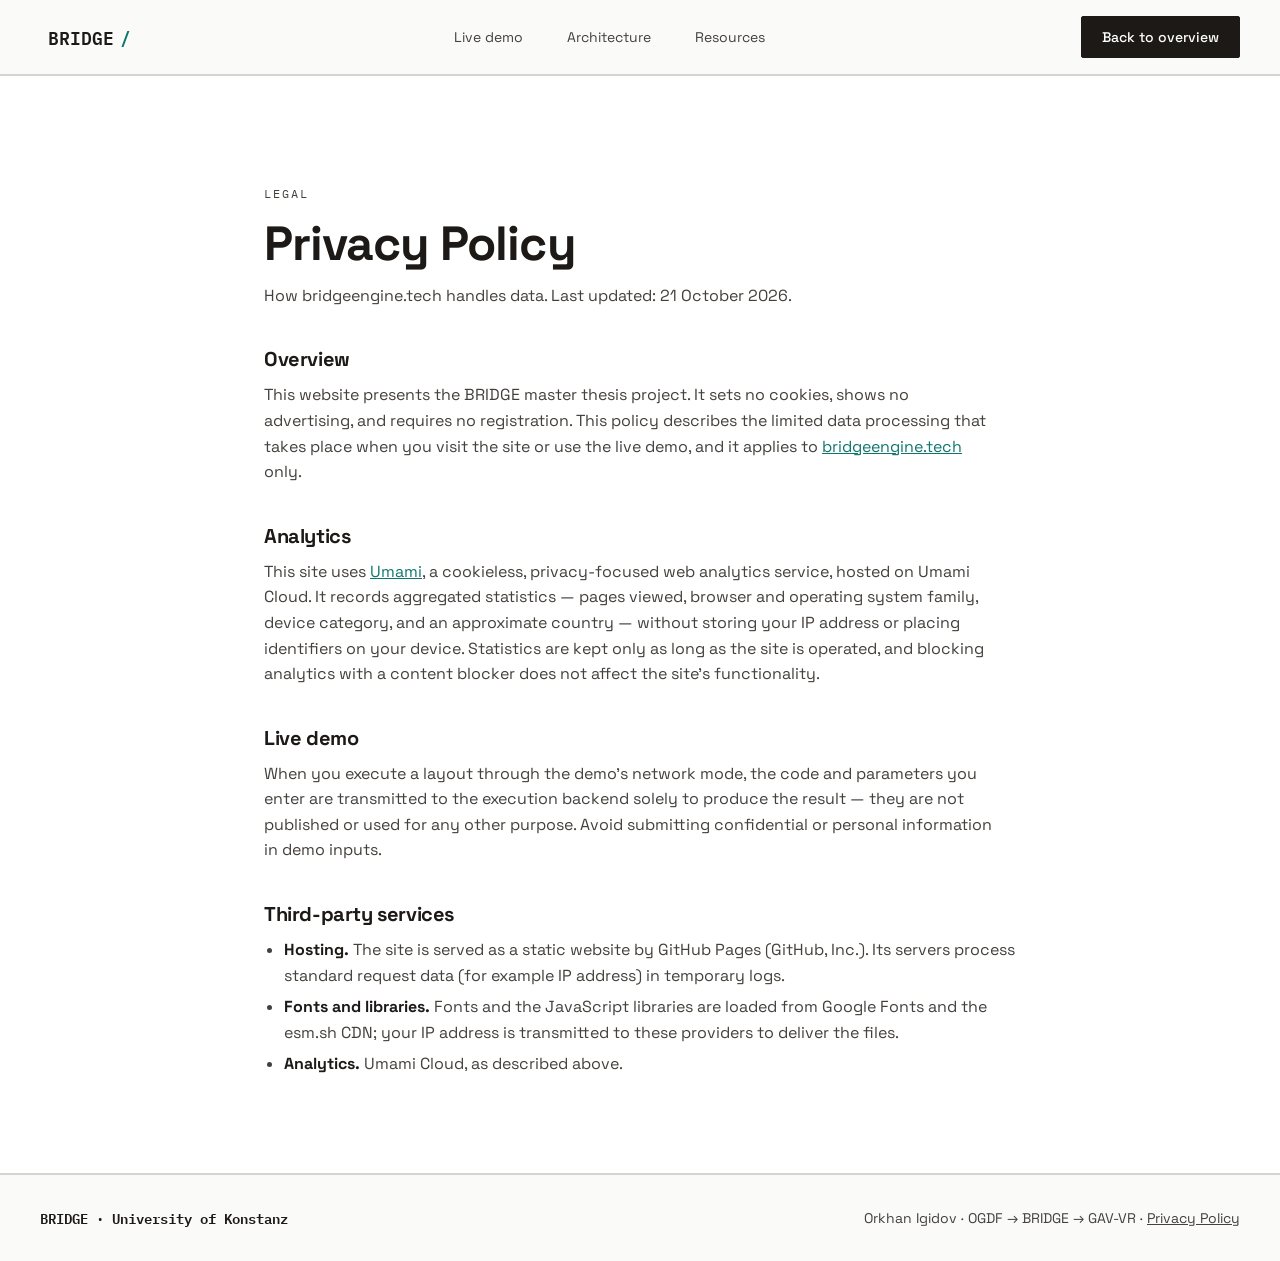
==== commit 2b051bb2: "docs: trim redundant Privacy Policy sections" ====
--- a/privacy.html
+++ b/privacy.html
@@ -40,55 +40,44 @@
                     <p class="eyebrow">Legal</p>
                     <h1>Privacy Policy</h1>
                     <p class="lead">
-                        How bridgeengine.tech handles data. Last updated: 20 October 2026.
+                        How bridgeengine.tech handles data. Last updated: 21 October 2026.
                     </p>
                 </div>
 
                 <h2>Overview</h2>
                 <p>
-                    This website presents the BRIDGE master thesis project. This policy explains the limited data
-                    processing that takes place when you visit the site or use the live demo, and it applies to
+                    This website presents the BRIDGE master thesis project. It sets no cookies, shows no advertising,
+                    and requires no registration. This policy describes the limited data processing that takes place
+                    when you visit the site or use the live demo, and it applies to
                     <a href="https://bridgeengine.tech/">bridgeengine.tech</a> only.
                 </p>
-
-                <h2>What this site does not do</h2>
-                <ul>
-                    <li>No cookies are set by this website.</li>
-                    <li>No advertising and no cross-site or cross-device tracking.</li>
-                    <li>No sale or sharing of personal data with advertisers or data brokers.</li>
-                    <li>No registration, so we do not collect names, email addresses, or account data.</li>
-                </ul>
 
                 <h2>Analytics</h2>
                 <p>
                     This site uses <a href="https://umami.is/" rel="noopener noreferrer">Umami</a>, a cookieless,
-                    privacy-focused web analytics service, hosted on Umami Cloud. It records aggregated, non-personal
-                    usage statistics: which pages are viewed, the referring page, browser and operating system family,
-                    device category, and an approximate country derived from your IP address. The IP address itself is
-                    not stored, no unique identifier is placed on your device, and your visit is not linked to other
-                    websites' analytics. Aggregated statistics are kept only as long as the site is operated. You
-                    can block analytics entirely with any content blocker or “do not track” setting without affecting
-                    the site's functionality.
+                    privacy-focused web analytics service, hosted on Umami Cloud. It records aggregated statistics —
+                    pages viewed, browser and operating system family, device category, and an approximate country —
+                    without storing your IP address or placing identifiers on your device. Statistics are kept only as
+                    long as the site is operated, and blocking analytics with a content blocker does not affect the
+                    site's functionality.
                 </p>
 
                 <h2>Live demo</h2>
                 <p>
-                    The live demo lets you run graph layout algorithms in the browser. When you execute a layout
-                    through the network mode, the code and parameters you enter are transmitted to the demo's
-                    execution backend, processed to produce the requested result, and are not used for profiling,
-                    advertising, or any other purpose. Inputs are not published. Avoid submitting confidential or
-                    personal information in demo inputs, since execution output may be shown back to you.
+                    When you execute a layout through the demo's network mode, the code and parameters you enter are
+                    transmitted to the execution backend solely to produce the result — they are not published or
+                    used for any other purpose. Avoid submitting confidential or personal information in demo inputs.
                 </p>
 
                 <h2>Third-party services</h2>
                 <ul>
                     <li>
                         <strong>Hosting.</strong> The site is served as a static website by GitHub Pages
-                        (GitHub, Inc.). Its servers process standard request data (for example IP address and user
-                        agent) in temporary logs.
+                        (GitHub, Inc.). Its servers process standard request data (for example IP address) in temporary
+                        logs.
                     </li>
                     <li>
-                        <strong>Fonts and demo libraries.</strong> Fonts and the demo's JavaScript libraries are
+                        <strong>Fonts and libraries.</strong> Fonts and the JavaScript libraries are
                         loaded from Google Fonts and the esm.sh CDN; your IP address is transmitted to these
                         providers to deliver the files.
                     </li>
@@ -96,10 +85,6 @@
                         <strong>Analytics.</strong> Umami Cloud, as described above.
                     </li>
                 </ul>
-
-                <p class="section-footnote">
-                    This notice is provided for information and does not constitute legal advice.
-                </p>
             </div>
         </section>
     </main>
@@ -107,10 +92,10 @@
     <footer class="site-footer">
         <div class="container footer-inner">
             <span class="footer-brand">BRIDGE · University of Konstanz</span>
-            <span class="footer-note">Orkhan Igidov · <a href="/privacy.html">Privacy Policy</a></span>
+            <span class="footer-note">Orkhan Igidov · OGDF → BRIDGE → GAV-VR · <a href="/privacy.html">Privacy
+                    Policy</a></span>
         </div>
     </footer>
-
 </body>
 
 </html>
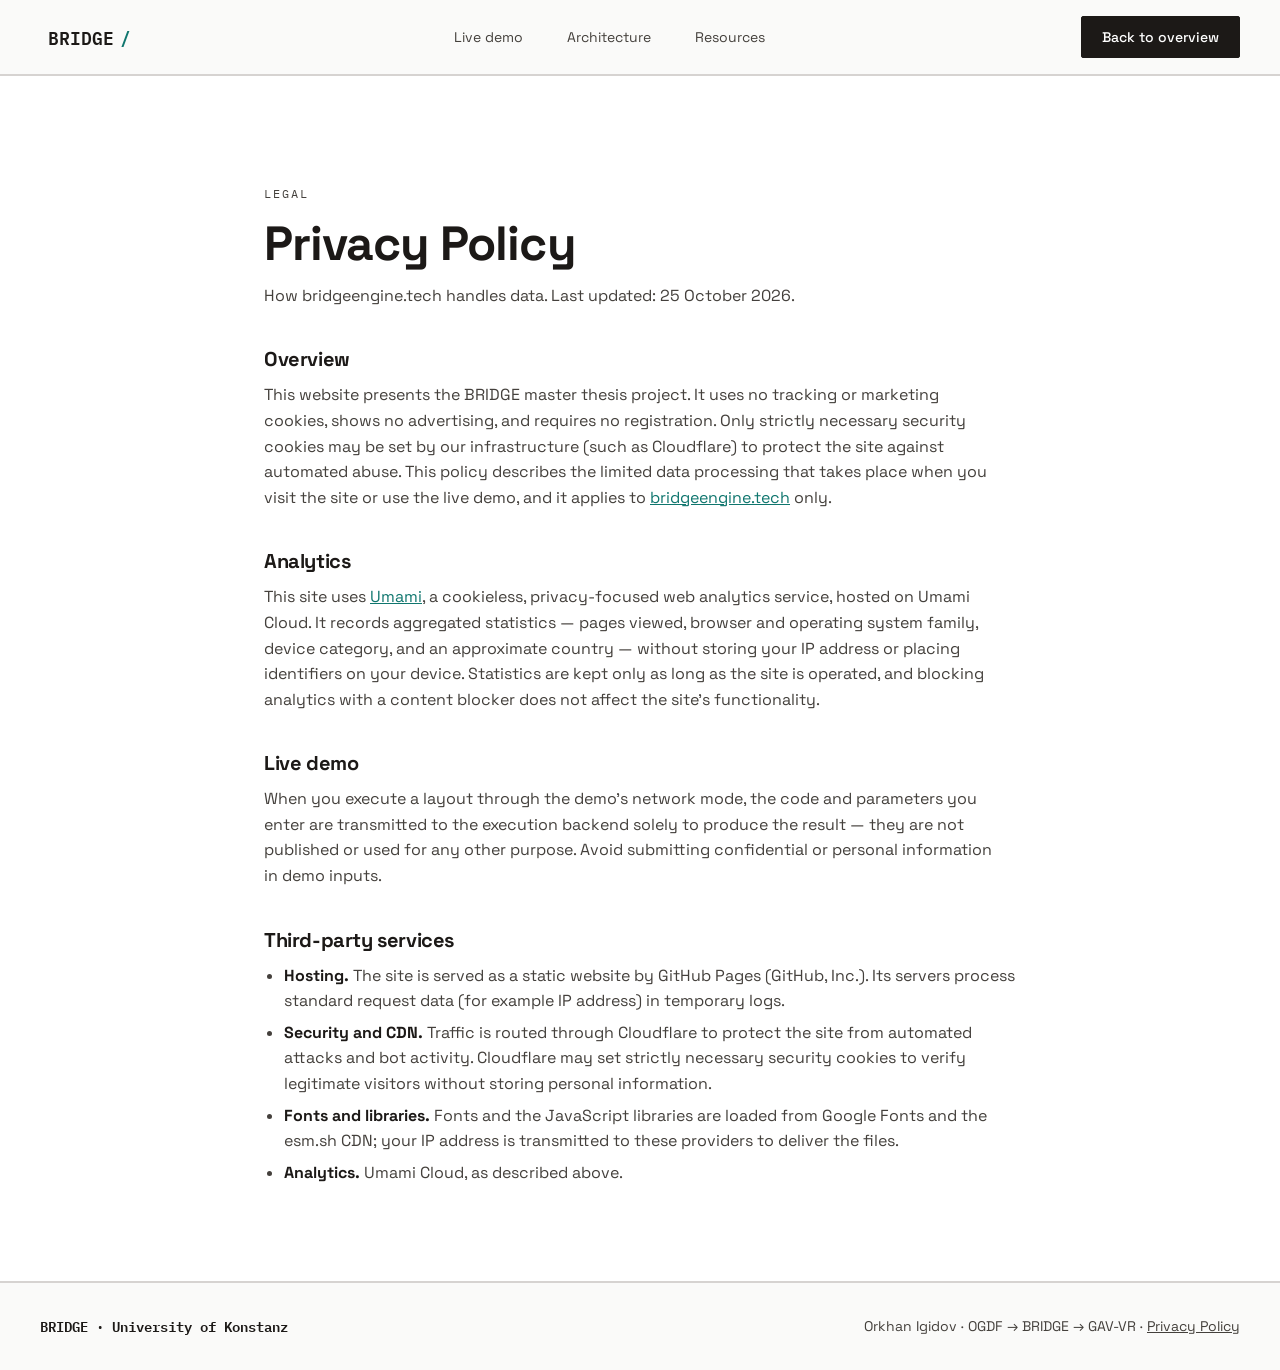
==== commit 563ba215: "docs: update privacy policy for Cloudflare security cookies" ====
--- a/privacy.html
+++ b/privacy.html
@@ -40,16 +40,17 @@
                     <p class="eyebrow">Legal</p>
                     <h1>Privacy Policy</h1>
                     <p class="lead">
-                        How bridgeengine.tech handles data. Last updated: 21 October 2026.
+                        How bridgeengine.tech handles data. Last updated: 25 October 2026.
                     </p>
                 </div>
 
                 <h2>Overview</h2>
                 <p>
-                    This website presents the BRIDGE master thesis project. It sets no cookies, shows no advertising,
-                    and requires no registration. This policy describes the limited data processing that takes place
-                    when you visit the site or use the live demo, and it applies to
-                    <a href="https://bridgeengine.tech/">bridgeengine.tech</a> only.
+                    This website presents the BRIDGE master thesis project. It uses no tracking or marketing cookies,
+                    shows no advertising, and requires no registration. Only strictly necessary security cookies may be
+                    set by our infrastructure (such as Cloudflare) to protect the site against automated abuse. This
+                    policy describes the limited data processing that takes place when you visit the site or use the
+                    live demo, and it applies to <a href="https://bridgeengine.tech/">bridgeengine.tech</a> only.
                 </p>
 
                 <h2>Analytics</h2>
@@ -77,6 +78,11 @@
                         logs.
                     </li>
                     <li>
+                        <strong>Security and CDN.</strong> Traffic is routed through Cloudflare to protect
+                        the site from automated attacks and bot activity. Cloudflare may set strictly necessary security
+                        cookies to verify legitimate visitors without storing personal information.
+                    </li>
+                    <li>
                         <strong>Fonts and libraries.</strong> Fonts and the JavaScript libraries are
                         loaded from Google Fonts and the esm.sh CDN; your IP address is transmitted to these
                         providers to deliver the files.
--- a/assets/css/site.css
+++ b/assets/css/site.css
@@ -324,13 +324,24 @@
     color: var(--ink-mute, #57534e);
 }
 
-.authors {
-    margin-top: 3rem;
-    padding-top: 1.25rem;
-    border-top: 1px solid var(--line, #d6d3d1);
-    font-family: var(--font-mono, "IBM Plex Mono", ui-monospace, monospace);
-    font-size: 0.8125rem;
-    color: var(--ink-mute, #57534e);
+.gh-group {
+    display: inline-flex;
+    align-items: center;
+    gap: 0.75rem;
+}
+
+.star-badge-link {
+    display: inline-flex;
+    align-items: center;
+    line-height: 0;
+}
+
+.star-badge-link:hover {
+    opacity: 0.85;
+}
+
+.star-badge-link img {
+    display: block;
 }
 
 /* ============ buttons ============ */
@@ -358,6 +369,30 @@
 
 .btn--dark:active {
     background: var(--ink-mute, #57534e);
+}
+
+.btn-icon {
+    display: inline-flex;
+    align-items: center;
+    justify-content: center;
+    width: 3rem;
+    height: 3rem;
+    padding: 0;
+    border-radius: 50%;
+    background: transparent;
+    border-color: transparent;
+    color: var(--ink, #1c1917);
+}
+
+.btn-icon:hover {
+    background: transparent;
+    box-shadow: none;
+    opacity: 0.7;
+}
+
+.btn-icon:active {
+    background: transparent;
+    color: var(--ink-mute, #57534e);
 }
 
 .btn--primary {
@@ -422,11 +457,18 @@
     margin-top: 0.5rem;
 }
 
+.api-key-field > .label {
+    text-transform: none;
+    letter-spacing: 0.01em;
+    font-weight: 500;
+    font-size: 0.875rem;
+}
+
 .api-key-field input {
     flex: 1;
     min-width: 0;
     border: 1px solid var(--line-strong, #a8a29e);
-    border-radius: var(--radius, 2px) 0 0 var(--radius, 2px);
+    border-radius: var(--radius, 2px);
     background: var(--panel, #ffffff);
     padding: 0.7rem 0.75rem;
     font: 0.875rem var(--font-mono, "IBM Plex Mono", ui-monospace, monospace);
@@ -445,9 +487,31 @@
     box-shadow: 0 0 0 3px var(--accent-soft, #ccfbf1);
 }
 
-.api-key-field .btn {
-    border-left: 0;
-    border-radius: 0 var(--radius, 2px) var(--radius, 2px) 0;
+/* Verified connection hides the key input until the key is edited or a run fails. */
+.api-key-field.is-connected > .label,
+.api-key-field.is-connected .api-key-row {
+    display: none;
+}
+
+/* API-key auth is disabled temporarily (backend no longer accepts keys):
+   the field carries the hidden attribute in index.html. The rules below
+   stay for re-enabling. */
+
+.api-key-field .api-key-hint {
+    margin-top: 0.4rem;
+    font-size: 0.8125rem;
+}
+
+.api-key-field .api-key-hint[data-state='ok'] {
+    color: var(--accent, #0f766e);
+}
+
+.api-key-field .api-key-hint[data-state='error'] {
+    color: #b91c1c;
+}
+
+.api-key-field.is-error input {
+    border-color: #b91c1c;
 }
 
 .tabs {
@@ -574,26 +638,24 @@
 .mode-panel .label {
     margin-bottom: 0.4rem;
     font-weight: 500;
-    font-size: 0.8rem;
-    text-transform: uppercase;
-    letter-spacing: 0.025em;
+    font-size: 0.875rem;
+    text-transform: none;
+    letter-spacing: 0.01em;
     color: var(--ink-soft, #44403c);
 }
 
 .param-select-group {
     display: flex;
+    flex-wrap: wrap;
     align-items: center;
     gap: 0.75rem;
 }
 
 .param-file-status {
-    font-size: 0.875rem;
-    color: var(--ink-soft, #44403c);
-    padding: 0.7rem 0.75rem;
-    border: 1px solid var(--line-strong, #a8a29e);
-    border-radius: var(--radius, 2px);
-    background: var(--panel, #ffffff);
-    flex: 1;
+    margin-top: 0.4rem;
+    font-size: 0.8125rem;
+    color: var(--ink-mute, #57534e);
+    min-width: 0;
     white-space: nowrap;
     overflow: hidden;
     text-overflow: ellipsis;
@@ -1338,8 +1400,7 @@
 .hero .eyebrow,
 .hero .hero-title,
 .hero .hero-sub,
-.hero .hero-grid,
-.hero .authors {
+.hero .hero-grid {
     animation: fade-in-up 0.6s ease both;
 }
 
@@ -1357,10 +1418,6 @@
 
 .hero .hero-grid {
     animation-delay: 0.45s;
-}
-
-.hero .authors {
-    animation-delay: 0.6s;
 }
 
 .hero .badge {
@@ -1499,7 +1556,6 @@
     .hero .hero-title,
     .hero .hero-sub,
     .hero .hero-grid,
-    .hero .authors,
     .hero .badge,
     .stage-row.is-done {
         animation: none !important;
@@ -2378,4 +2434,362 @@
 
 .policy a:hover {
     color: var(--accent-deep, #134e4a);
-}+}
+
+.meta-role {
+    font-family: var(--font-mono, "IBM Plex Mono", ui-monospace, monospace);
+    font-size: 0.6875rem;
+    text-transform: uppercase;
+    letter-spacing: 0.12em;
+    color: var(--accent-deep, #134e4a);
+}
+
+.rq-grid {
+    margin-top: 2rem;
+    display: grid;
+    gap: 1.25rem;
+}
+
+@media (min-width: 48rem) {
+    .rq-grid {
+        grid-template-columns: repeat(3, 1fr);
+    }
+}
+
+.rq-card {
+    background: var(--panel, #ffffff);
+    border: 1px solid var(--line, #d6d3d1);
+    border-radius: var(--radius, 2px);
+    padding: 1.5rem;
+    display: flex;
+    flex-direction: column;
+    gap: 0.75rem;
+    position: relative;
+    box-shadow: var(--shadow-sm, 0 1px 2px rgba(0,0,0,0.05));
+}
+
+.rq-card h3 {
+    font-size: 1.0625rem;
+    font-weight: 600;
+    line-height: 1.3;
+}
+
+.rq-card p {
+    font-size: 0.875rem;
+    color: var(--ink-soft, #44403c);
+    line-height: 1.55;
+}
+
+.metrics-strip {
+    display: grid;
+    gap: 1rem;
+    margin-bottom: 2.5rem;
+}
+
+@media (min-width: 48rem) {
+    .metrics-strip {
+        grid-template-columns: repeat(3, 1fr);
+    }
+}
+
+.metric-card {
+    background: var(--panel, #ffffff);
+    border: 1px solid var(--line, #d6d3d1);
+    border-radius: var(--radius, 2px);
+    padding: 1.25rem 1.5rem;
+    display: flex;
+    flex-direction: column;
+    gap: 0.35rem;
+}
+
+.metric-val {
+    font-family: var(--font-mono, "IBM Plex Mono", ui-monospace, monospace);
+    font-size: 2rem;
+    font-weight: 700;
+    color: var(--accent-deep, #134e4a);
+    line-height: 1;
+}
+
+.metric-lbl {
+    font-size: 0.875rem;
+    font-weight: 600;
+    color: var(--ink, #1c1917);
+}
+
+.metric-sub {
+    font-size: 0.75rem;
+    color: var(--ink-mute, #57534e);
+}
+
+.table-container {
+    width: 100%;
+    overflow-x: auto;
+    margin-block: 1.5rem;
+    border: 1px solid var(--line, #d6d3d1);
+    background: var(--panel, #ffffff);
+    border-radius: var(--radius, 2px);
+}
+
+.data-table {
+    width: 100%;
+    border-collapse: collapse;
+    font-size: 0.875rem;
+    text-align: left;
+}
+
+.data-table th,
+.data-table td {
+    padding: 0.75rem 1rem;
+    border-bottom: 1px solid var(--line, #d6d3d1);
+    vertical-align: middle;
+}
+
+.data-table th {
+    background: var(--band, #f5f5f4);
+    font-family: var(--font-mono, "IBM Plex Mono", ui-monospace, monospace);
+    font-size: 0.75rem;
+    font-weight: 600;
+    letter-spacing: 0.05em;
+    color: var(--ink-soft, #44403c);
+    text-transform: uppercase;
+}
+
+.data-table tbody tr:last-child td {
+    border-bottom: none;
+}
+
+.data-table tbody tr:hover {
+    background: rgba(15, 118, 110, 0.03);
+}
+
+.data-table td.num,
+.data-table th.num {
+    text-align: right;
+    font-family: var(--font-mono, "IBM Plex Mono", ui-monospace, monospace);
+}
+
+.data-badge {
+    display: inline-block;
+    padding: 0.2rem 0.5rem;
+    font-family: var(--font-mono, "IBM Plex Mono", ui-monospace, monospace);
+    font-size: 0.6875rem;
+    font-weight: 500;
+    border-radius: var(--radius, 2px);
+    text-transform: uppercase;
+}
+
+.data-badge--verified {
+    background: #dcfce7;
+    color: #15803d;
+    border: 1px solid #bbf7d0;
+}
+
+.data-badge--stable {
+    background: var(--accent-soft, #ccfbf1);
+    color: var(--accent-deep, #134e4a);
+    border: 1px solid #99f6e4;
+}
+
+.data-badge--highlight {
+    background: #fef3c7;
+    color: #b45309;
+    border: 1px solid #fde68a;
+}
+
+.case-grid {
+    display: grid;
+    gap: 1.5rem;
+    margin-top: 2rem;
+}
+
+@media (min-width: 48rem) {
+    .case-grid {
+        grid-template-columns: repeat(2, 1fr);
+    }
+}
+
+.case-card {
+    background: var(--panel, #ffffff);
+    border: 1px solid var(--line, #d6d3d1);
+    border-radius: var(--radius, 2px);
+    padding: 1.5rem;
+    display: flex;
+    flex-direction: column;
+    gap: 0.75rem;
+}
+
+.case-header {
+    display: flex;
+    align-items: baseline;
+    justify-content: space-between;
+    gap: 0.5rem;
+    flex-wrap: wrap;
+}
+
+.case-timing {
+    font-family: var(--font-mono, "IBM Plex Mono", ui-monospace, monospace);
+    font-size: 0.75rem;
+    color: var(--accent-deep, #134e4a);
+    background: var(--accent-soft, #ccfbf1);
+    padding: 0.15rem 0.5rem;
+    border-radius: var(--radius, 2px);
+}
+
+.case-card h3 {
+    font-size: 1.125rem;
+    font-weight: 600;
+}
+
+.case-card p {
+    font-size: 0.875rem;
+    color: var(--ink-soft, #44403c);
+    line-height: 1.55;
+}
+
+/* ============ component view (collapsed by default) ============ */
+.arch-detail {
+    margin-top: 2rem;
+    border: 1px solid var(--line, #d6d3d1);
+    border-radius: var(--radius, 2px);
+    background: var(--panel, #ffffff);
+}
+
+.arch-detail > summary {
+    cursor: pointer;
+    padding: 0.9rem 1.25rem;
+    font-weight: 600;
+    color: var(--accent-deep, #134e4a);
+}
+
+.arch-detail[open] > summary {
+    border-bottom: 1px solid var(--line, #d6d3d1);
+}
+
+.arch-zoom {
+    padding: 1.25rem;
+}
+
+.arch-inline {
+    display: block;
+    margin: 0;
+    overflow: visible;
+}
+
+.arch-svg {
+    width: 100%;
+    height: auto;
+    display: block;
+    font-family: 'IBM Plex Mono', monospace;
+}
+
+.arch-svg text {
+    font-size: 12px;
+    fill: var(--ink, #1c1917);
+}
+
+.arch-col-title {
+    font-family: 'Space Grotesk', sans-serif;
+    font-size: 15px !important;
+    font-weight: 600;
+    fill: var(--accent-deep, #134e4a) !important;
+}
+
+.arch-group {
+    stroke-width: 1;
+}
+
+.arch-group--stone {
+    fill: #f5f5f4;
+    stroke: #a8a29e;
+}
+
+.arch-group--teal {
+    fill: #f0fdfa;
+    stroke: var(--accent, #0f766e);
+}
+
+.arch-group-title {
+    font-family: 'Space Grotesk', sans-serif;
+    font-size: 12px !important;
+    font-weight: 600;
+    fill: var(--ink-mute, #57534e) !important;
+}
+
+.arch-node {
+    transform-box: fill-box;
+    transform-origin: center;
+    animation: node-pop 0.5s ease-out both;
+}
+
+.arch-node rect {
+    fill: #ffffff;
+    stroke: #a8a29e;
+    stroke-width: 0.6;
+}
+
+.arch-node--teal rect {
+    fill: var(--accent-soft, #ccfbf1);
+    stroke: var(--accent, #0f766e);
+}
+
+.arch-node.is-key rect {
+    fill: var(--accent, #0f766e);
+    stroke: var(--accent-deep, #134e4a);
+}
+
+.arch-node.is-key text {
+    fill: #ffffff;
+    font-weight: 600;
+}
+
+.arch-edge {
+    fill: none;
+    stroke: var(--accent, #0f766e);
+    stroke-width: 1.1;
+    opacity: 0.75;
+    animation: edge-draw 0.6s ease-out both;
+}
+
+.arch-edge.is-strong {
+    stroke-width: 2;
+    opacity: 1;
+}
+
+.arch-edge-label {
+    font-size: 10.5px !important;
+    fill: var(--accent-deep, #134e4a) !important;
+    paint-order: stroke;
+    stroke: #ffffff;
+    stroke-width: 4px;
+    stroke-linejoin: round;
+}
+
+/* Zoom was removed: edge labels stay visible in the collapsed view. */
+.arch-zoom-caption {
+    margin: 1rem 0 0;
+}
+
+@media (prefers-reduced-motion: reduce) {
+    .arch-node,
+    .arch-edge {
+        animation: none;
+    }
+}
+
+.known-limits {
+    margin: 0;
+    padding-left: 1.25rem;
+    display: grid;
+    gap: 0.5rem;
+    font-size: 0.875rem;
+    color: var(--ink-soft, #44403c);
+    line-height: 1.55;
+}
+
+.case-findings {
+    margin-top: 0.5rem;
+    padding-top: 0.75rem;
+    border-top: 1px solid var(--line, #d6d3d1);
+    font-size: 0.8125rem;
+    color: var(--ink-mute, #57534e);
+}
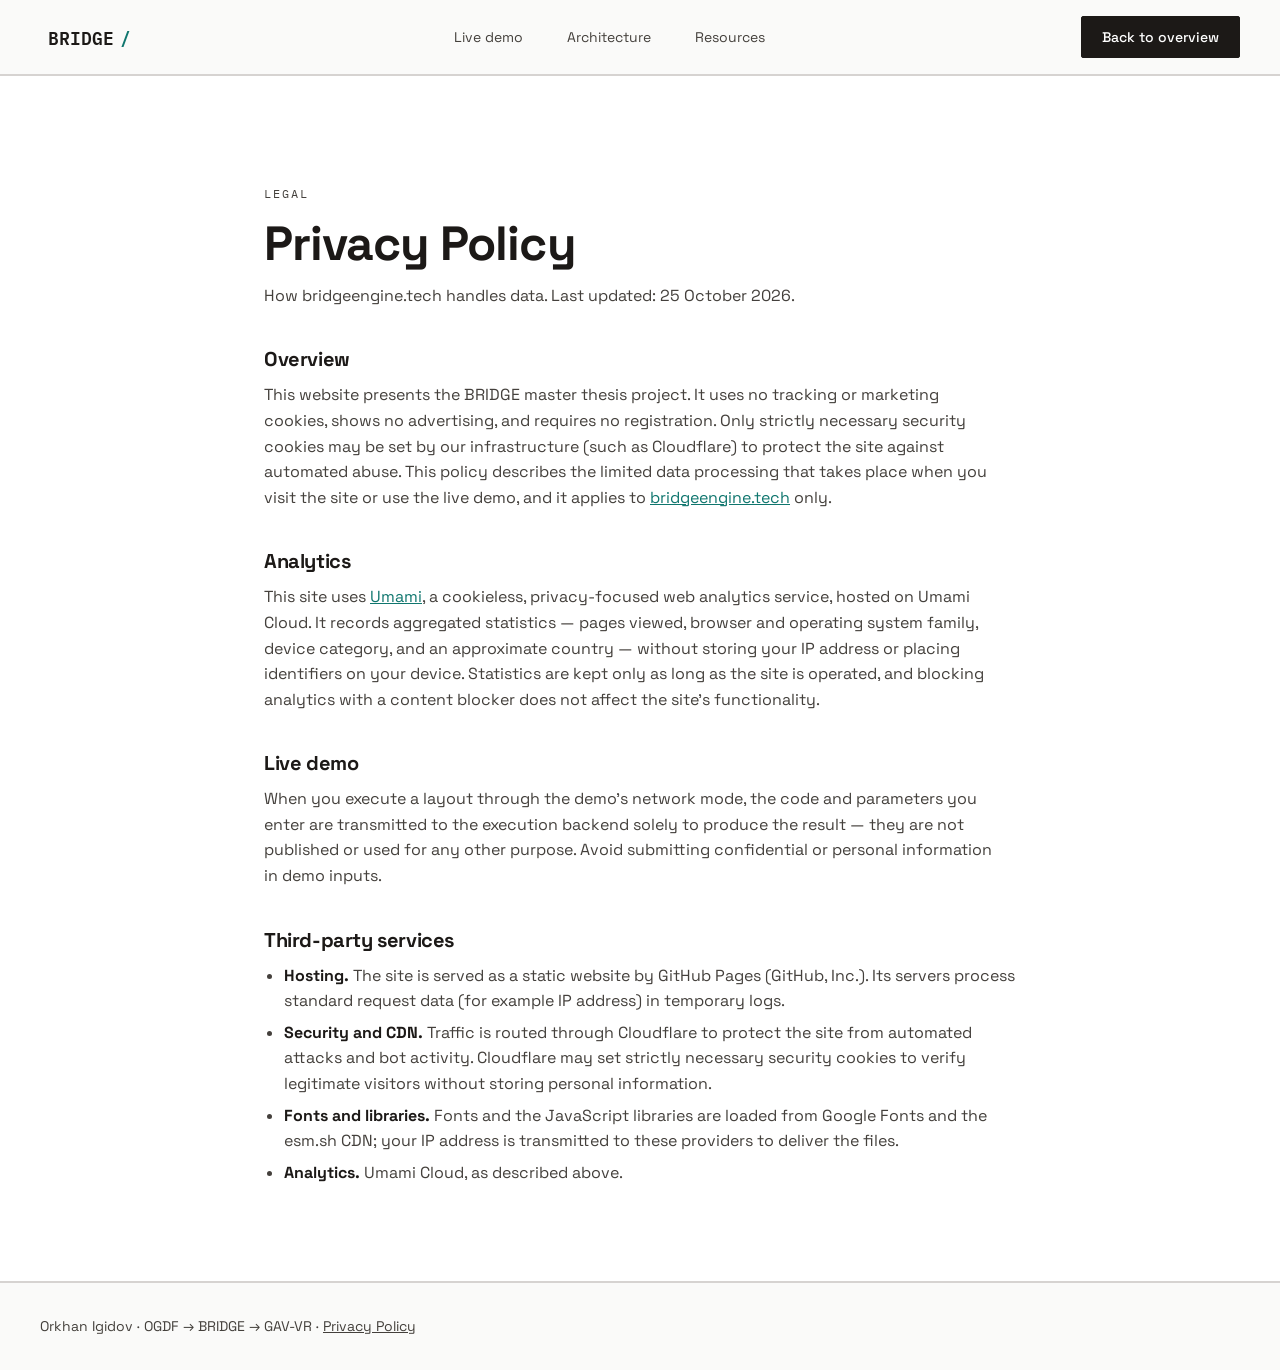
==== commit 58730a33: "refactor: drop redundant footer line" ====
--- a/privacy.html
+++ b/privacy.html
@@ -97,7 +97,6 @@
 
     <footer class="site-footer">
         <div class="container footer-inner">
-            <span class="footer-brand">BRIDGE · University of Konstanz</span>
             <span class="footer-note">Orkhan Igidov · OGDF → BRIDGE → GAV-VR · <a href="/privacy.html">Privacy
                     Policy</a></span>
         </div>
--- a/assets/css/site.css
+++ b/assets/css/site.css
@@ -230,12 +230,6 @@
     color: var(--ink-soft, #44403c);
 }
 
-.footer-brand {
-    font-family: var(--font-mono, "IBM Plex Mono", ui-monospace, monospace);
-    font-weight: 600;
-    color: var(--ink, #1c1917);
-}
-
 @media (min-width: 40rem) {
     .footer-inner {
         flex-direction: row;
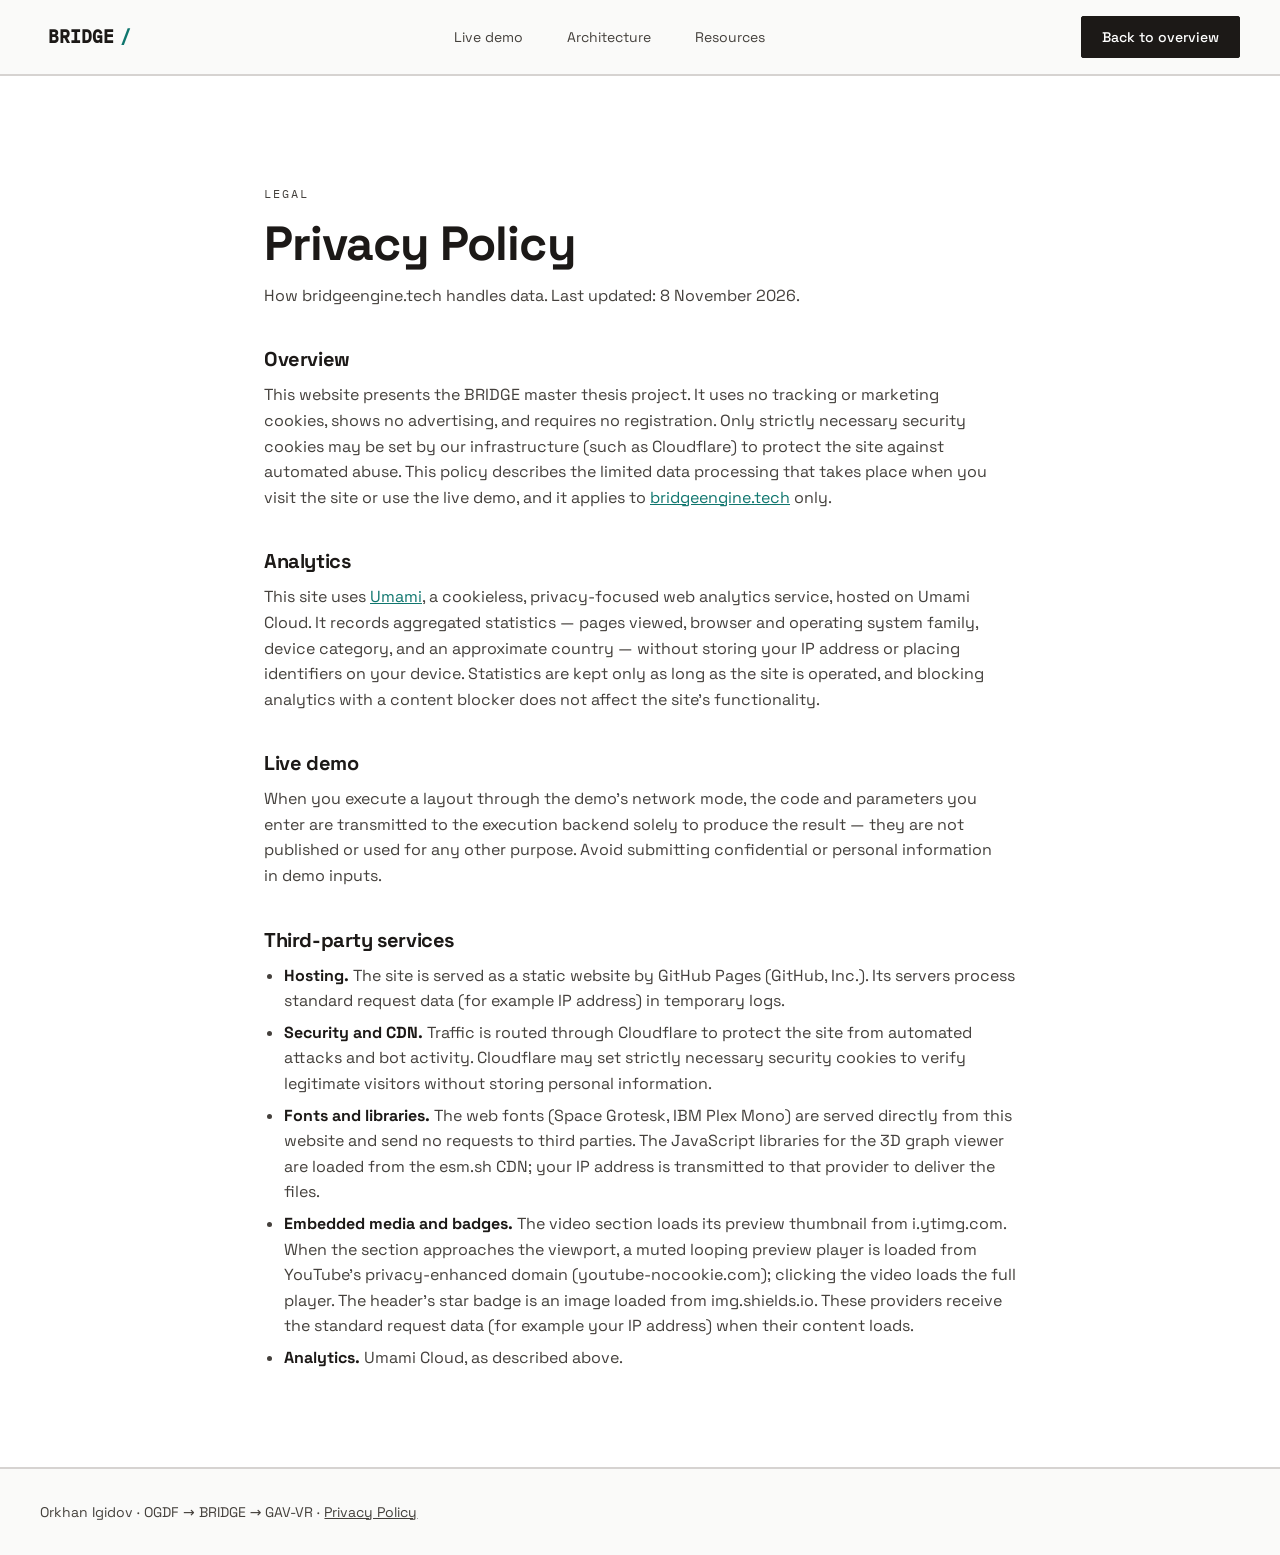
==== commit 0456f13a: "feat: self-host web fonts and add social preview meta and 404 page" ====
--- a/privacy.html
+++ b/privacy.html
@@ -9,13 +9,7 @@
     <meta name="description"
         content="Privacy policy for bridgeengine.tech: cookieless analytics, live demo data handling, and the third-party services used by the site.">
     <link rel="icon" href="favicon.svg" type="image/svg+xml">
-    <link rel="preconnect" href="https://fonts.googleapis.com">
-    <link rel="preconnect" href="https://fonts.gstatic.com" crossorigin>
-    <link rel="preload" as="style"
-        href="https://fonts.googleapis.com/css2?family=Space+Grotesk:wght@400;500;600;700&family=IBM+Plex+Mono:wght@400;500&display=swap">
-    <link
-        href="https://fonts.googleapis.com/css2?family=Space+Grotesk:wght@400;500;600;700&family=IBM+Plex+Mono:wght@400;500&display=swap"
-        rel="stylesheet">
+    <link rel="stylesheet" href="assets/css/fonts.css">
     <link rel="stylesheet" href="assets/css/site.css">
 </head>
 
@@ -34,13 +28,13 @@
     </header>
 
     <main>
-        <section class="band band--light">
+        <section class="band band--light" id="policy">
             <div class="container policy">
                 <div class="section-head">
                     <p class="eyebrow">Legal</p>
                     <h1>Privacy Policy</h1>
                     <p class="lead">
-                        How bridgeengine.tech handles data. Last updated: 25 October 2026.
+                        How bridgeengine.tech handles data. Last updated: 8 November 2026.
                     </p>
                 </div>
 
@@ -83,9 +77,18 @@
                         cookies to verify legitimate visitors without storing personal information.
                     </li>
                     <li>
-                        <strong>Fonts and libraries.</strong> Fonts and the JavaScript libraries are
-                        loaded from Google Fonts and the esm.sh CDN; your IP address is transmitted to these
-                        providers to deliver the files.
+                        <strong>Fonts and libraries.</strong> The web fonts (Space Grotesk, IBM Plex Mono) are
+                        served directly from this website and send no requests to third parties. The JavaScript
+                        libraries for the 3D graph viewer are loaded from the esm.sh CDN; your IP address is
+                        transmitted to that provider to deliver the files.
+                    </li>
+                    <li>
+                        <strong>Embedded media and badges.</strong> The video section loads its preview
+                        thumbnail from i.ytimg.com. When the section approaches the viewport, a muted looping
+                        preview player is loaded from YouTube's privacy-enhanced domain
+                        (youtube-nocookie.com); clicking the video loads the full player. The header's star
+                        badge is an image loaded from img.shields.io. These providers receive the standard
+                        request data (for example your IP address) when their content loads.
                     </li>
                     <li>
                         <strong>Analytics.</strong> Umami Cloud, as described above.
--- a/assets/css/fonts.css
+++ b/assets/css/fonts.css
@@ -0,0 +1,59 @@
+/* Self-hosted fonts (latin + latin-ext subsets). Source: Google Fonts —
+   Space Grotesk (variable, weights 400-700) and IBM Plex Mono (400/500).
+   Regenerate with tools/selfhost-fonts.py. */
+
+/* --- Space Grotesk (variable font: one file covers weights 400-700) --- */
+@font-face {
+  font-family: 'Space Grotesk';
+  font-style: normal;
+  font-weight: 400 700;
+  font-display: swap;
+  src: url(../fonts/space-grotesk-latin.woff2) format('woff2');
+  unicode-range: U+0000-00FF, U+0131, U+0152-0153, U+02BB-02BC, U+02C6, U+02DA, U+02DC, U+0304, U+0308, U+0329, U+2000-206F, U+20AC, U+2122, U+2191, U+2193, U+2212, U+2215, U+FEFF, U+FFFD;
+}
+
+@font-face {
+  font-family: 'Space Grotesk';
+  font-style: normal;
+  font-weight: 400 700;
+  font-display: swap;
+  src: url(../fonts/space-grotesk-latin-ext.woff2) format('woff2');
+  unicode-range: U+0100-02BA, U+02BD-02C5, U+02C7-02CC, U+02CE-02D7, U+02DD-02FF, U+0304, U+0308, U+0329, U+1D00-1DBF, U+1E00-1E9F, U+1EF2-1EFF, U+2020, U+20A0-20AB, U+20AD-20C4, U+2113, U+2C60-2C7F, U+A720-A7FF;
+}
+
+/* --- IBM Plex Mono --- */
+@font-face {
+  font-family: 'IBM Plex Mono';
+  font-style: normal;
+  font-weight: 400;
+  font-display: swap;
+  src: url(../fonts/ibm-plex-mono-400-latin.woff2) format('woff2');
+  unicode-range: U+0000-00FF, U+0131, U+0152-0153, U+02BB-02BC, U+02C6, U+02DA, U+02DC, U+0304, U+0308, U+0329, U+2000-206F, U+20AC, U+2122, U+2191, U+2193, U+2212, U+2215, U+FEFF, U+FFFD;
+}
+
+@font-face {
+  font-family: 'IBM Plex Mono';
+  font-style: normal;
+  font-weight: 400;
+  font-display: swap;
+  src: url(../fonts/ibm-plex-mono-400-latin-ext.woff2) format('woff2');
+  unicode-range: U+0100-02BA, U+02BD-02C5, U+02C7-02CC, U+02CE-02D7, U+02DD-02FF, U+0304, U+0308, U+0329, U+1D00-1DBF, U+1E00-1E9F, U+1EF2-1EFF, U+2020, U+20A0-20AB, U+20AD-20C4, U+2113, U+2C60-2C7F, U+A720-A7FF;
+}
+
+@font-face {
+  font-family: 'IBM Plex Mono';
+  font-style: normal;
+  font-weight: 500;
+  font-display: swap;
+  src: url(../fonts/ibm-plex-mono-500-latin.woff2) format('woff2');
+  unicode-range: U+0000-00FF, U+0131, U+0152-0153, U+02BB-02BC, U+02C6, U+02DA, U+02DC, U+0304, U+0308, U+0329, U+2000-206F, U+20AC, U+2122, U+2191, U+2193, U+2212, U+2215, U+FEFF, U+FFFD;
+}
+
+@font-face {
+  font-family: 'IBM Plex Mono';
+  font-style: normal;
+  font-weight: 500;
+  font-display: swap;
+  src: url(../fonts/ibm-plex-mono-500-latin-ext.woff2) format('woff2');
+  unicode-range: U+0100-02BA, U+02BD-02C5, U+02C7-02CC, U+02CE-02D7, U+02DD-02FF, U+0304, U+0308, U+0329, U+1D00-1DBF, U+1E00-1E9F, U+1EF2-1EFF, U+2020, U+20A0-20AB, U+20AD-20C4, U+2113, U+2C60-2C7F, U+A720-A7FF;
+}
--- a/assets/css/site.css
+++ b/assets/css/site.css
@@ -21,6 +21,7 @@
     --transition-fast: 0.15s ease;
     --shadow-sm: 0 1px 2px rgba(0, 0, 0, 0.05);
     --shadow-md: 0 4px 6px rgba(0, 0, 0, 0.07);
+    color-scheme: light;
 }
 
 /* ============ reduced motion ============ */
@@ -155,6 +156,7 @@
 
 .header-inner {
     display: flex;
+    flex-wrap: wrap;
     align-items: center;
     justify-content: space-between;
     gap: 1.25rem;
@@ -210,7 +212,7 @@
     outline-offset: var(--focus-offset, 2px);
 }
 
-@media (min-width: 48rem) {
+@media (min-width: 80rem) {
     .nav {
         display: flex;
     }
@@ -338,6 +340,13 @@
     display: block;
 }
 
+/* The stars badge only fits once the header has room to spare. */
+@media (max-width: 47.999rem) {
+    .star-badge-link {
+        display: none;
+    }
+}
+
 /* ============ buttons ============ */
 .btn {
     display: inline-block;
@@ -412,7 +421,7 @@
 }
 
 /* Focus visible - unified token-based */
-:where(.btn, .tab, .stepper-button, .copy-btn, .nav-link, .brand, .expand-btn):focus-visible {
+:where(.btn, .stepper-button, .copy-btn, .nav-link, .brand, .expand-btn):focus-visible {
     outline: var(--focus-ring, 2px solid #0f766e);
     outline-offset: var(--focus-offset, 2px);
 }
@@ -508,44 +517,12 @@
     border-color: #b91c1c;
 }
 
-.tabs {
-    display: inline-flex;
-    border: 1px solid var(--line-strong, #a8a29e);
-    border-radius: var(--radius, 2px);
-    overflow: hidden;
-}
-
 /* Ensure focus outlines are not clipped by overflow:hidden containers */
-.tabs:focus-within,
 .pane-body:focus-within,
 .codeblock:focus-within,
 .figure:focus-within,
 .editor:focus-within {
     overflow: visible;
-}
-
-.tab {
-    border: 0;
-    background: var(--panel, #ffffff);
-    color: var(--ink-soft, #44403c);
-    padding: 0.7rem 1.1rem;
-    font: 500 0.875rem var(--font-sans, "Space Grotesk", ui-sans-serif, system-ui, sans-serif);
-    cursor: pointer;
-    transition: background-color var(--transition-fast, 0.15s ease), color var(--transition-fast, 0.15s ease);
-}
-
-.tab+.tab {
-    border-left: 1px solid var(--line-strong, #a8a29e);
-}
-
-.tab:hover {
-    background: var(--band, #f5f5f4);
-    color: var(--ink, #1c1917);
-}
-
-.tab.is-active {
-    background: var(--ink, #1c1917);
-    color: var(--panel, #ffffff);
 }
 
 .mode-panel {
@@ -819,6 +796,25 @@
     font-weight: 500;
 }
 
+/* engine health states (js/ui/demo.js runHealthCheck) */
+.status[data-state="ready"] {
+    border-left-color: #15803d;
+}
+
+.status[data-state="ready"] .status-job {
+    color: #14532d;
+    background: #dcfce7;
+}
+
+.status[data-state="offline"] {
+    border-left-color: #b91c1c;
+}
+
+.status[data-state="offline"] .status-job {
+    color: #991b1b;
+    background: #fee2e2;
+}
+
 /* ============ panes ============ */
 .panes {
     margin-top: 2.25rem;
@@ -842,7 +838,7 @@
     align-items: center;
     justify-content: space-between;
     gap: 1rem;
-    height: 3rem;
+    min-height: 3rem;
     padding-bottom: 0.75rem;
     border-bottom: 1px solid var(--line, #d6d3d1);
     margin-bottom: 0.75rem;
@@ -1005,6 +1001,7 @@
     border: 1px solid var(--line, #d6d3d1);
     border-radius: var(--radius, 2px);
     overflow: hidden;
+    color-scheme: dark; /* dark scrollbars and selection inside code panels */
 }
 
 .codeblock-head {
@@ -1022,15 +1019,6 @@
     font-size: 0.75rem;
     letter-spacing: 0.08em;
     color: var(--ink-soft, #44403c);
-}
-
-.tabs--accent {
-    border-color: var(--line-strong, #a8a29e);
-}
-
-.tabs--accent .tab {
-    padding: 0.35rem 0.7rem;
-    font-size: 0.75rem;
 }
 
 .codeblock pre {
@@ -1126,19 +1114,165 @@
 
 .about {
     margin-top: 1rem;
+    padding-top: 1rem;
+    border-top: 1px solid var(--line, #d6d3d1);
     font-size: 0.875rem;
     color: var(--ink-soft, #44403c);
 }
 
-.about summary {
-    cursor: pointer;
-    font-weight: 500;
+.about .label {
+    margin: 0;
 }
 
 .about p {
     margin-top: 0.75rem;
     line-height: 1.7;
     max-width: 52rem;
+}
+
+/* ============ video embed ============ */
+.video-embed {
+    margin: 0;
+    max-width: 60rem;
+}
+
+.video-stage {
+    position: relative;
+    aspect-ratio: 16 / 9;
+    border: 1px solid var(--line, #d6d3d1);
+    border-radius: var(--radius, 2px);
+    background: var(--ink, #1c1917);
+    overflow: hidden;
+}
+
+.video-facade {
+    position: absolute;
+    inset: 0;
+    display: block;
+    width: 100%;
+    height: 100%;
+    padding: 0;
+    border: 0;
+    background: transparent;
+    cursor: pointer;
+}
+
+.video-facade img {
+    display: block;
+    width: 100%;
+    height: 100%;
+    object-fit: cover;
+    transition: transform 0.3s ease, opacity 0.3s ease;
+}
+
+.video-facade:hover img,
+.video-facade:focus-visible img {
+    transform: scale(1.02);
+    opacity: 0.88;
+}
+
+.video-play {
+    position: absolute;
+    top: 50%;
+    left: 50%;
+    transform: translate(-50%, -50%);
+    z-index: 2;
+    display: grid;
+    place-items: center;
+    width: 4.5rem;
+    height: 4.5rem;
+    border-radius: 50%;
+    background: var(--accent, #0f766e);
+    color: var(--panel, #ffffff);
+    box-shadow: var(--shadow-md, 0 4px 6px rgba(0, 0, 0, 0.07));
+    transition: background-color var(--transition-fast, 0.15s ease), transform var(--transition-fast, 0.15s ease);
+}
+
+.video-play svg {
+    margin-left: 0.2rem;
+}
+
+.video-facade:hover .video-play,
+.video-facade:focus-visible .video-play {
+    background: var(--accent-deep, #134e4a);
+    transform: translate(-50%, -50%) scale(1.06);
+}
+
+.video-facade:focus-visible {
+    outline: var(--focus-ring, 2px solid #0f766e);
+    /* Negative offset keeps the outline visible inside the clipped stage */
+    outline-offset: -3px;
+}
+
+/* Both the muted preview and the full player are staged inside .video-stage */
+.video-stage iframe {
+    position: absolute;
+    inset: 0;
+    width: 100%;
+    height: 100%;
+    border: 0;
+}
+
+.video-preview-frame {
+    position: absolute;
+    inset: 0;
+    z-index: 1;
+    pointer-events: none; /* clicks fall through to the facade button */
+}
+
+.video-preview-hint {
+    display: none;
+    position: absolute;
+    left: 0.75rem;
+    bottom: 0.75rem;
+    z-index: 2;
+    padding: 0.25rem 0.5rem;
+    font-family: var(--font-mono, "IBM Plex Mono", ui-monospace, monospace);
+    font-size: 0.75rem;
+    letter-spacing: 0.08em;
+    text-transform: uppercase;
+    color: var(--panel, #ffffff);
+    background: rgba(28, 25, 23, 0.78);
+    border-radius: var(--radius, 2px);
+}
+
+.video-embed--preview .video-preview-hint {
+    display: inline-block;
+}
+
+/* Slightly smaller play affordance while the preview loops behind it */
+.video-embed--preview .video-play {
+    width: 3.5rem;
+    height: 3.5rem;
+}
+
+.video-embed--preview .video-play svg {
+    width: 22px;
+    height: 22px;
+}
+
+.video-caption {
+    margin-top: 0.75rem;
+    font-size: 0.8125rem;
+    color: var(--ink-mute, #57534e);
+}
+
+.video-caption a {
+    color: var(--accent-deep, #134e4a);
+    text-decoration-thickness: 1px;
+    text-underline-offset: 3px;
+}
+
+.video-caption a:hover {
+    color: var(--accent, #0f766e);
+}
+
+@media (prefers-reduced-motion: reduce) {
+
+    .video-facade img,
+    .video-play {
+        transition: none;
+    }
 }
 
 /* ============ architecture figures ============ */
@@ -1147,6 +1281,26 @@
     overflow-x: hidden;
     max-width: 100%;
     clear: both;
+}
+
+/* Narrow screens: scroll figures instead of shrinking the SVG below
+   readable text sizes. */
+@media (max-width: 63.999rem) {
+    .figure {
+        overflow-x: auto;
+    }
+
+    .figure svg {
+        min-width: 60rem;
+    }
+
+    .figure.arch-inline {
+        overflow-x: auto;
+    }
+
+    .arch-inline .arch-svg {
+        min-width: 84rem;
+    }
 }
 
 #architecture .figure {
@@ -1704,7 +1858,7 @@
 
 .side-tag {
     font-family: var(--font-mono);
-    font-size: 0.7rem;
+    font-size: 0.75rem;
     letter-spacing: 0.12em;
     text-transform: uppercase;
     padding: 0.2rem 0.55rem;
@@ -1749,8 +1903,9 @@
 .graph-btn {
     border: 1px solid var(--line-strong);
     background: var(--panel);
-    font: 500 0.7rem var(--font-mono);
+    font: 500 0.75rem var(--font-mono);
     color: var(--ink-soft);
+    min-height: 2rem;
     padding: 0.2rem 0.5rem;
     cursor: pointer;
 }
@@ -1869,7 +2024,7 @@
     border-radius: var(--radius, 2px);
     background: rgba(255, 255, 255, 0.9);
     color: var(--ink-soft, #44403c);
-    font: 0.7rem var(--font-mono, "IBM Plex Mono", ui-monospace, monospace);
+    font: 0.75rem var(--font-mono, "IBM Plex Mono", ui-monospace, monospace);
     overflow-wrap: anywhere;
     pointer-events: none;
 }
@@ -1889,7 +2044,7 @@
     background: var(--panel, #fff);
     padding: 0.4rem 0.8rem;
     font-family: var(--font-mono, "IBM Plex Mono", ui-monospace, monospace);
-    font-size: 0.6875rem;
+    font-size: 0.75rem;
     font-weight: 500;
     letter-spacing: 0.08em;
     text-transform: uppercase;
@@ -2135,7 +2290,7 @@
     padding: 1rem 0.75rem 1rem 1rem;
     min-width: 3rem;
     text-align: right;
-    color: #78716c;
+    color: #a8a29e;
     background: #292524;
     overflow: hidden;
     user-select: none;
@@ -2432,7 +2587,7 @@
 
 .meta-role {
     font-family: var(--font-mono, "IBM Plex Mono", ui-monospace, monospace);
-    font-size: 0.6875rem;
+    font-size: 0.75rem;
     text-transform: uppercase;
     letter-spacing: 0.12em;
     color: var(--accent-deep, #134e4a);
@@ -2462,10 +2617,11 @@
     box-shadow: var(--shadow-sm, 0 1px 2px rgba(0,0,0,0.05));
 }
 
-.rq-card h3 {
+.rq-card h2 {
     font-size: 1.0625rem;
     font-weight: 600;
     line-height: 1.3;
+    letter-spacing: 0;
 }
 
 .rq-card p {
@@ -2566,7 +2722,7 @@
     display: inline-block;
     padding: 0.2rem 0.5rem;
     font-family: var(--font-mono, "IBM Plex Mono", ui-monospace, monospace);
-    font-size: 0.6875rem;
+    font-size: 0.75rem;
     font-weight: 500;
     border-radius: var(--radius, 2px);
     text-transform: uppercase;
@@ -2677,13 +2833,13 @@
 }
 
 .arch-svg text {
-    font-size: 12px;
+    font-size: 13px;
     fill: var(--ink, #1c1917);
 }
 
 .arch-col-title {
     font-family: 'Space Grotesk', sans-serif;
-    font-size: 15px !important;
+    font-size: 16px !important;
     font-weight: 600;
     fill: var(--accent-deep, #134e4a) !important;
 }
@@ -2704,7 +2860,7 @@
 
 .arch-group-title {
     font-family: 'Space Grotesk', sans-serif;
-    font-size: 12px !important;
+    font-size: 13px !important;
     font-weight: 600;
     fill: var(--ink-mute, #57534e) !important;
 }
@@ -2750,7 +2906,7 @@
 }
 
 .arch-edge-label {
-    font-size: 10.5px !important;
+    font-size: 11.5px !important;
     fill: var(--accent-deep, #134e4a) !important;
     paint-order: stroke;
     stroke: #ffffff;
@@ -2787,3 +2943,20 @@
     font-size: 0.8125rem;
     color: var(--ink-mute, #57534e);
 }
+
+/* ============ iOS zoom-on-focus ============ */
+/* iOS Safari zooms the page when a focused field's font is < 16px;
+   keep every focusable field at 1rem on phones. */
+@media (max-width: 47.999rem) {
+
+    .mode-panel select,
+    .mode-panel input,
+    .api-key-field input,
+    .editor textarea,
+    .code-editor textarea,
+    .graph3d-search,
+    #layout-parameters .param-control select,
+    #layout-parameters .param-control input {
+        font-size: 1rem;
+    }
+}
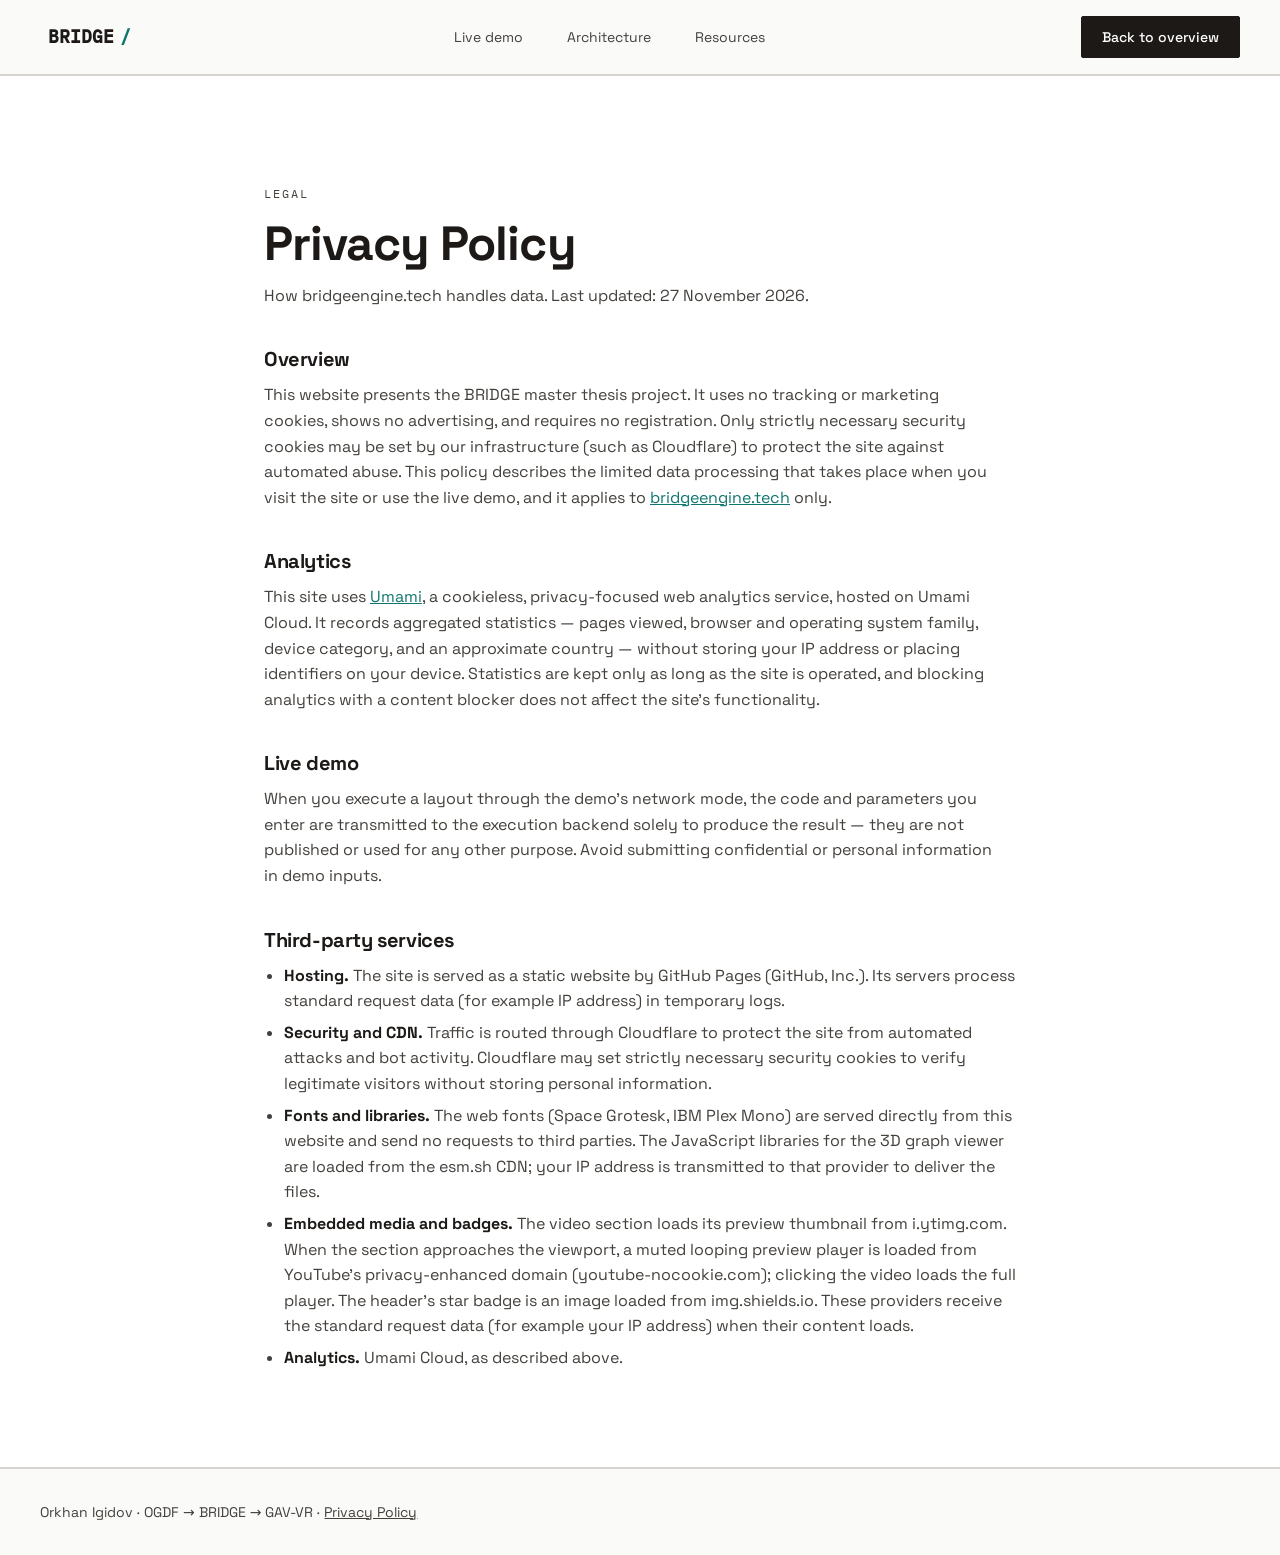
==== commit d448669c: "docs: update documentation and API references" ====
--- a/privacy.html
+++ b/privacy.html
@@ -34,7 +34,7 @@
                     <p class="eyebrow">Legal</p>
                     <h1>Privacy Policy</h1>
                     <p class="lead">
-                        How bridgeengine.tech handles data. Last updated: 8 November 2026.
+                        How bridgeengine.tech handles data. Last updated: 27 November 2026.
                     </p>
                 </div>
 
